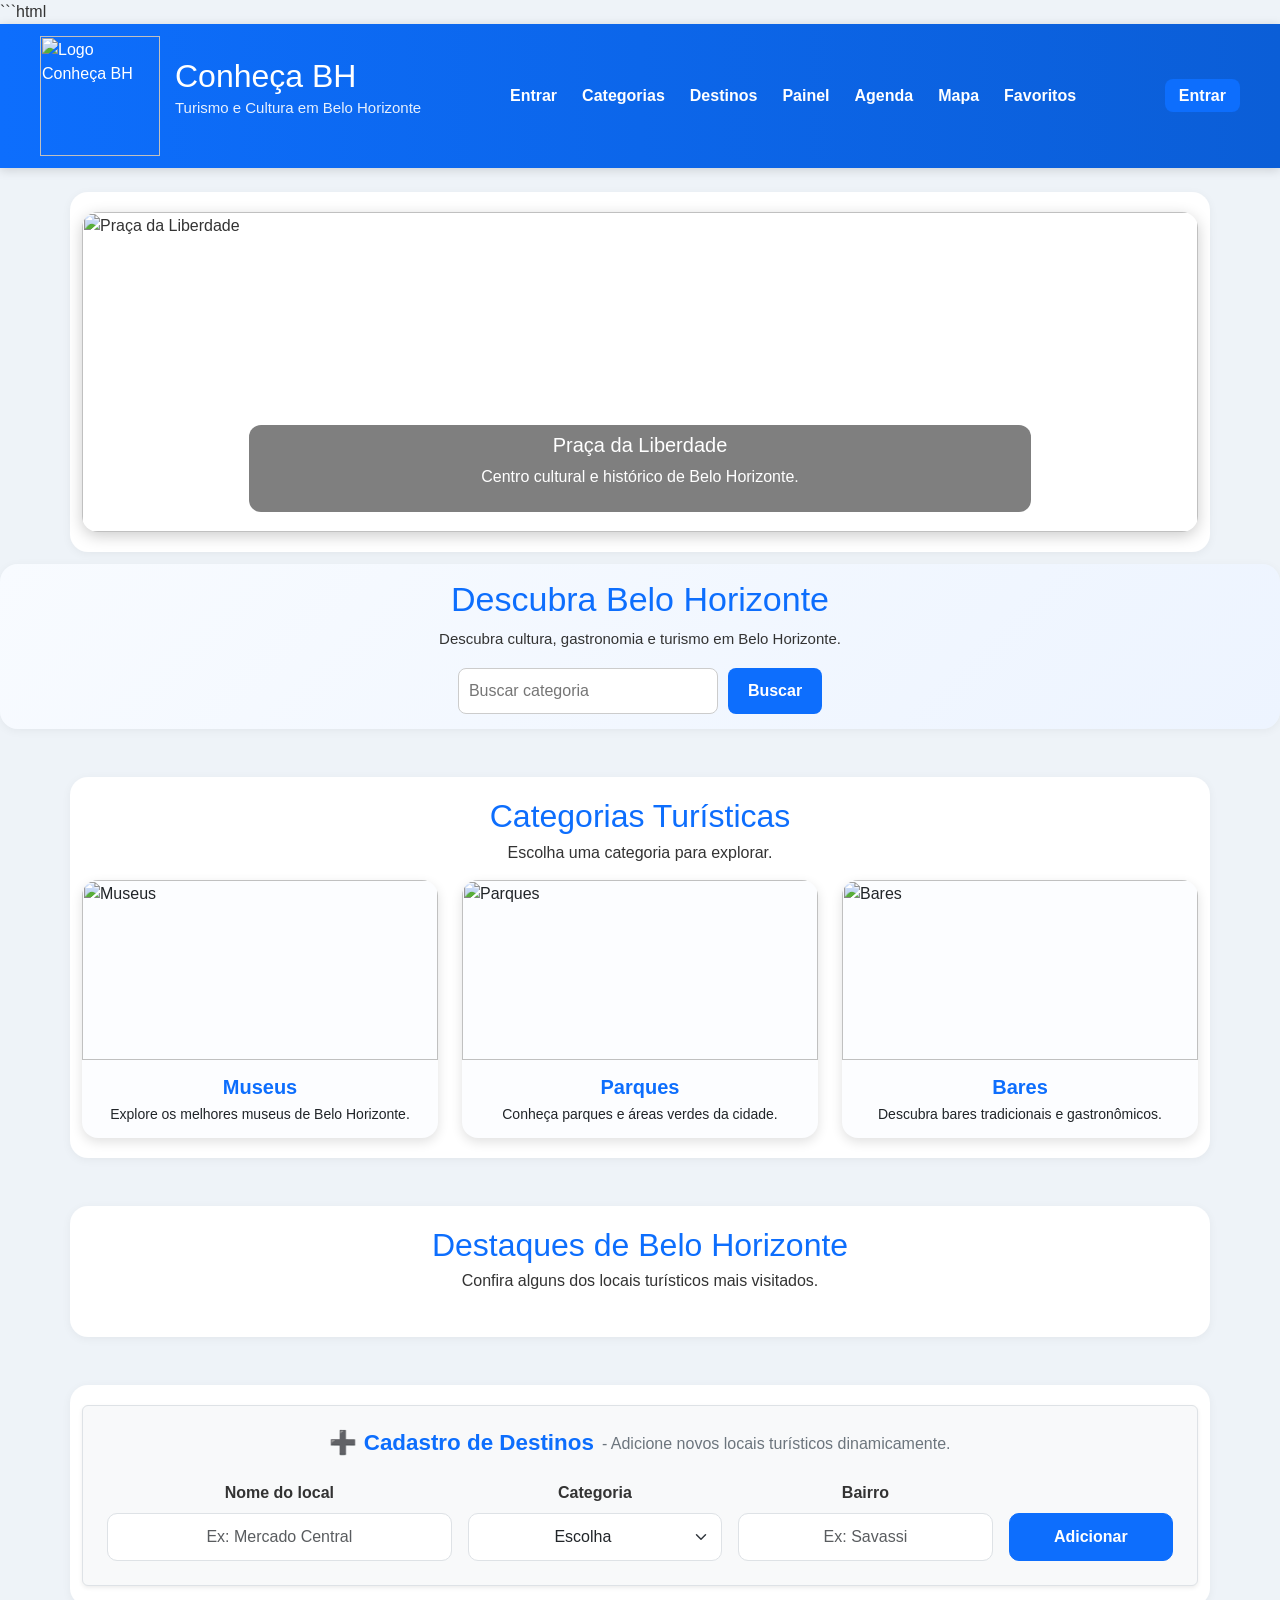
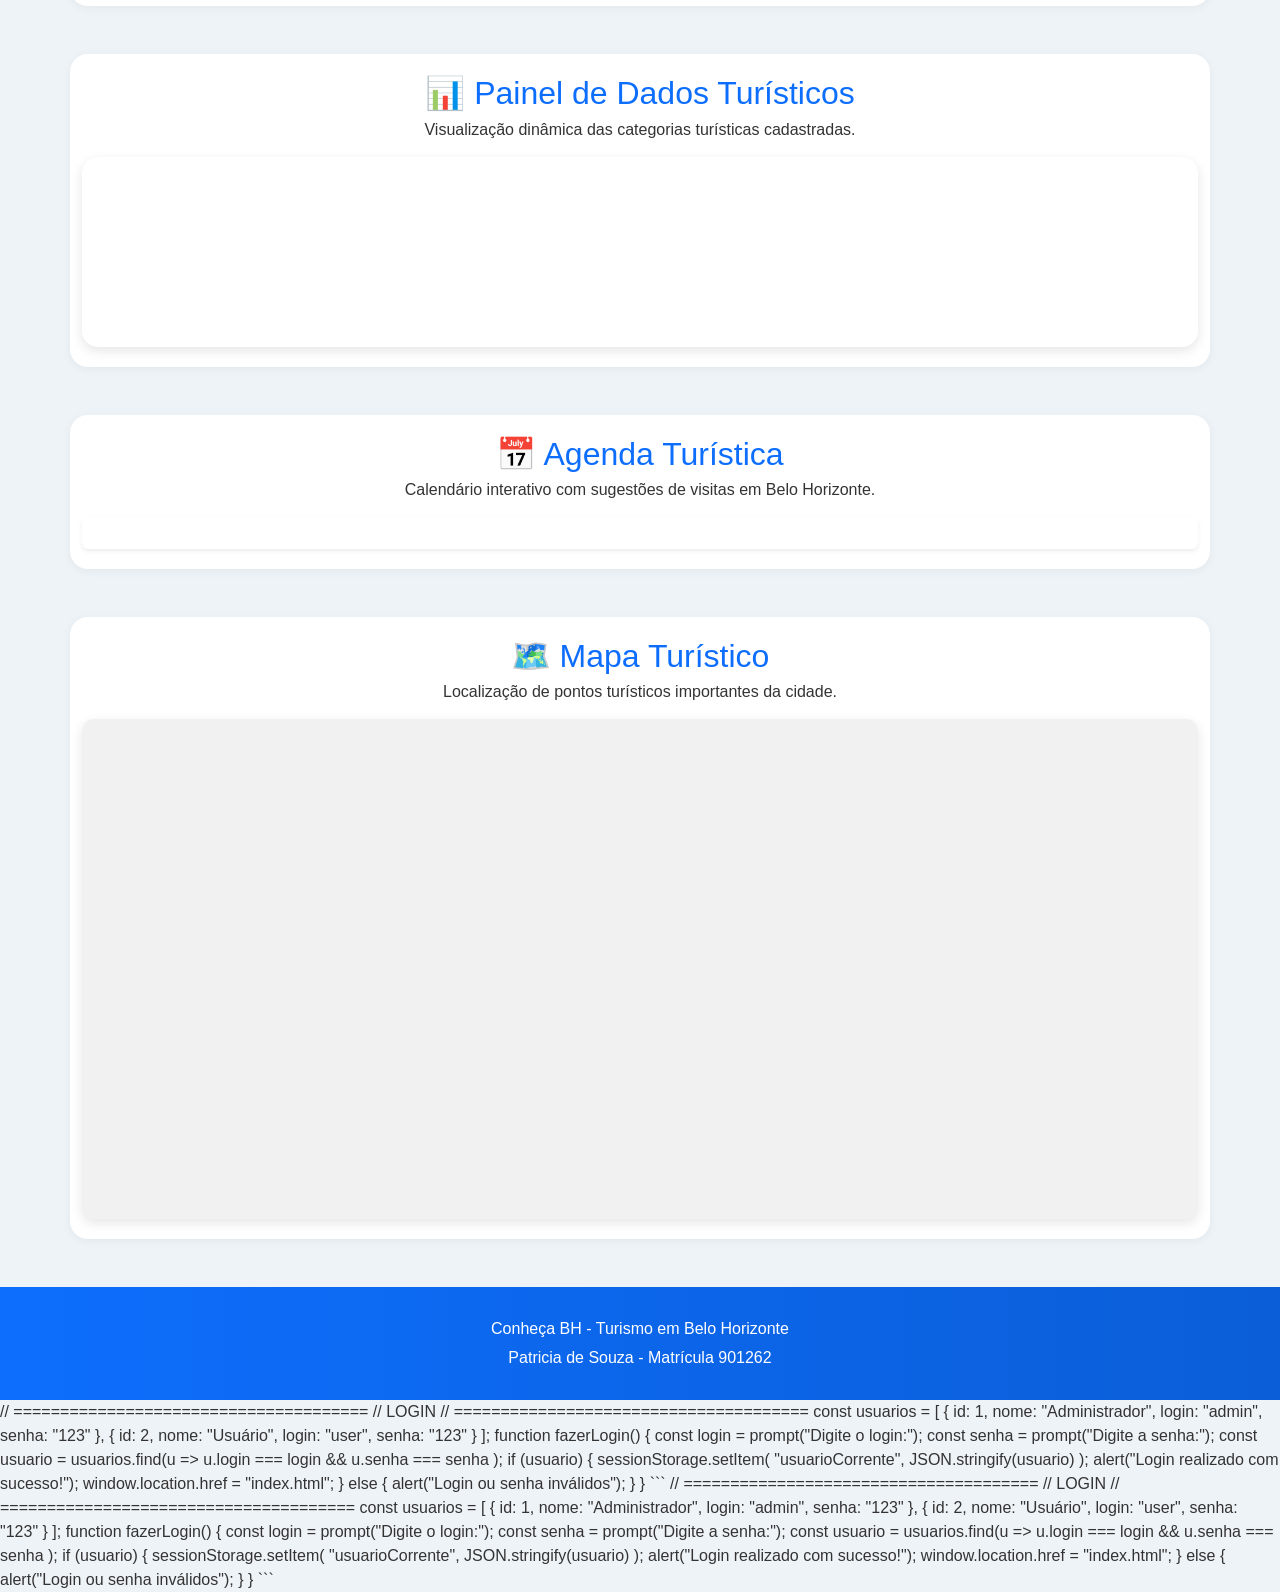
==== index.html @ 7f4f4d47 "1" ====
```html
<!DOCTYPE html>
<html lang="pt-br">

<head>

  <!-- Leaflet -->
  <link
    rel="stylesheet"
    href="https://unpkg.com/leaflet/dist/leaflet.css"
  >

  <meta charset="UTF-8">
  <meta name="viewport" content="width=device-width, initial-scale=1.0">

  <title>Conheça BH - Turismo em Belo Horizonte</title>

  <!-- Bootstrap -->
  <link
    href="https://cdn.jsdelivr.net/npm/bootstrap@5.3.3/dist/css/bootstrap.min.css"
    rel="stylesheet"
  >

  <!-- FullCalendar -->
  <link
    href="https://cdn.jsdelivr.net/npm/fullcalendar@6.1.11/main.min.css"
    rel="stylesheet"
  >

  <!-- CSS -->
  <link rel="stylesheet" href="css/style.css">

</head>

<body>

  <!-- =====================================
       TOPO
  ====================================== -->

  <header class="topo-site">

    <div class="logo-area">

      <img
        src="assets/imagem/logo.png"
        alt="Logo Conheça BH"
        class="logo-site"
      >

      <div>

        <h1>Conheça BH</h1>

        <p>Turismo e Cultura em Belo Horizonte</p>

      </div>

    </div>

    <nav class="menu-topo">

      <a href="#" id="linkLogin">Entrar</a>

      <a href="#categorias">
        Categorias
      </a>

      <a href="#destinos">
        Destinos
      </a>

      <a href="#painel">
        Painel
      </a>

      <a href="#agenda">
        Agenda
      </a>

      <a href="#mapaTuristico">
        Mapa
      </a>

      <!-- NOVO -->
      <a href="favoritos.html">
        Favoritos
      </a>

    </nav>

    <!-- =====================================
         LOGIN USUÁRIO
    ====================================== -->

    <div id="areaUsuario" class="area-usuario">

      <a href="#" id="linkLogin">
        Entrar
      </a>

    </div>

  </header>

  <!-- =====================================
       CARROSSEL
  ====================================== -->

  <section class="container mt-4">

    <div
      id="carouselBH"
      class="carousel slide"
      data-bs-ride="carousel"
    >

      <div class="carousel-inner">

        <!-- ITEM 1 -->

        <div class="carousel-item active">

          <img
            src="assets/imagem/destaque1.png"
            class="d-block w-100"
            alt="Praça da Liberdade"
          >

          <div class="carousel-caption">

            <h5>Praça da Liberdade</h5>

            <p>
              Centro cultural e histórico de Belo Horizonte.
            </p>

          </div>

        </div>

        <!-- ITEM 2 -->

        <div class="carousel-item">

          <img
            src="assets/imagem/destaque2.png"
            class="d-block w-100"
            alt="Parque das Mangabeiras"
          >

          <div class="carousel-caption">

            <h5>Parque das Mangabeiras</h5>

            <p>
              Vista panorâmica deslumbrante da cidade.
            </p>

          </div>

        </div>

        <!-- ITEM 3 -->

        <div class="carousel-item">

          <img
            src="assets/imagem/destaque3.png"
            class="d-block w-100"
            alt="Feira Hippie"
          >

          <div class="carousel-caption">

            <h5>Feira Hippie</h5>

            <p>
              Cultura e gastronomia aos domingos.
            </p>

          </div>

        </div>

      </div>

      <!-- BOTÕES -->

      <button
        class="carousel-control-prev"
        type="button"
        data-bs-target="#carouselBH"
        data-bs-slide="prev"
      >

        <span class="carousel-control-prev-icon"></span>

      </button>

      <button
        class="carousel-control-next"
        type="button"
        data-bs-target="#carouselBH"
        data-bs-slide="next"
      >

        <span class="carousel-control-next-icon"></span>

      </button>

    </div>

  </section>

  <!-- =====================================
       INTRODUÇÃO
  ====================================== -->

  <section class="introducao">

    <h2>Descubra Belo Horizonte</h2>

    <p>
      Descubra cultura, gastronomia e turismo em Belo Horizonte.
    </p>

    <!-- BUSCA -->

    <div class="busca">

      <input
        type="text"
        id="campoBusca"
        placeholder="Buscar categoria"
      >

      <button id="btnBuscar">
        Buscar
      </button>

    </div>

  </section>

  <!-- =====================================
       CATEGORIAS
  ====================================== -->

  <section id="categorias" class="container mt-5">

    <h2>Categorias Turísticas</h2>

    <p>
      Escolha uma categoria para explorar.
    </p>

    <div class="row row-cols-1 row-cols-md-3 g-4">

      <!-- MUSEUS -->

      <div class="col">

        <div
          class="card h-100 categoria-card"
          onclick="filtrarCategoria('museu')"
          style="cursor:pointer;"
        >

          <img
            src="assets/imagem/museus.png"
            class="card-img-top"
            alt="Museus"
          >

          <div class="card-body">

            <h5 class="card-title">
              Museus
            </h5>

            <p class="card-text">
              Explore os melhores museus de Belo Horizonte.
            </p>

          </div>

        </div>

      </div>

      <!-- PARQUES -->

      <div class="col">

        <div
          class="card h-100 categoria-card"
          onclick="filtrarCategoria('parque')"
          style="cursor:pointer;"
        >

          <img
            src="assets/imagem/parques.png"
            class="card-img-top"
            alt="Parques"
          >

          <div class="card-body">

            <h5 class="card-title">
              Parques
            </h5>

            <p class="card-text">
              Conheça parques e áreas verdes da cidade.
            </p>

          </div>

        </div>

      </div>

      <!-- BARES -->

      <div class="col">

        <div
          class="card h-100 categoria-card"
          onclick="filtrarCategoria('bar')"
          style="cursor:pointer;"
        >

          <img
            src="assets/imagem/bares.png"
            class="card-img-top"
            alt="Bares"
          >

          <div class="card-body">

            <h5 class="card-title">
              Bares
            </h5>

            <p class="card-text">
              Descubra bares tradicionais e gastronômicos.
            </p>

          </div>

        </div>

      </div>

    </div>

  </section>

  <!-- =====================================
       DESTINOS
  ====================================== -->

  <section id="destinos" class="container mt-5">

    <h2 class="text-center">
      Destaques de Belo Horizonte
    </h2>

    <p class="text-center">
      Confira alguns dos locais turísticos mais visitados.
    </p>

    <div
      id="destinosContainer"
      class="row mt-4"
    ></div>

  </section>

  <!-- =====================================
       FORMULÁRIO CRUD
  ====================================== -->

  <section class="container mt-5">

    <div class="crud-area p-4 shadow-sm rounded bg-light">

      <h2 class="titulo-cadastro mb-4">

        ➕ Cadastro de Destinos

        <span class="subtitulo-cadastro">
          - Adicione novos locais turísticos dinamicamente.
        </span>

      </h2>

      <div class="row g-3 align-items-end justify-content-center">

        <!-- NOME -->

        <div class="col-md-4">

          <label class="form-label fw-semibold">
            Nome do local
          </label>

          <input
            type="text"
            id="novoNome"
            class="form-control"
            placeholder="Ex: Mercado Central"
          >

        </div>

        <!-- CATEGORIA -->

        <div class="col-md-3">

          <label class="form-label fw-semibold">
            Categoria
          </label>

          <select
            id="novaCategoria"
            class="form-select"
          >

            <option value="">
              Escolha
            </option>

            <option value="museu">
              Museu
            </option>

            <option value="parque">
              Parque
            </option>

            <option value="bar">
              Bar
            </option>

          </select>

        </div>

        <!-- BAIRRO -->

        <div class="col-md-3">

          <label class="form-label fw-semibold">
            Bairro
          </label>

          <input
            type="text"
            id="novoBairro"
            class="form-control"
            placeholder="Ex: Savassi"
          >

        </div>

        <!-- BOTÃO -->

        <div class="col-md-2 d-grid">

          <button
            id="btnAdicionar"
            class="btn btn-primary"
          >

            Adicionar

          </button>

        </div>

      </div>

    </div>

  </section>

  <!-- =====================================
       PAINEL
  ====================================== -->

  <section id="painel" class="container mt-5">

    <h2>📊 Painel de Dados Turísticos</h2>

    <p>
      Visualização dinâmica das categorias turísticas cadastradas.
    </p>

    <div class="grafico-area">

      <canvas id="graficoCategorias"></canvas>

    </div>

  </section>

  <!-- =====================================
       CALENDÁRIO
  ====================================== -->

  <section id="agenda" class="container mt-5">

    <h2>📅 Agenda Turística</h2>

    <p>
      Calendário interativo com sugestões de visitas em Belo Horizonte.
    </p>

    <div
      id="calendarioBH"
      class="bg-white p-3 rounded shadow-sm"
    ></div>

  </section>

  <!-- =====================================
       MAPA
  ====================================== -->

  <section id="mapaTuristico" class="container mt-5">

    <h2>🗺️ Mapa Turístico</h2>

    <p>
      Localização de pontos turísticos importantes da cidade.
    </p>

    <div
      id="mapaBH"
      style="
        width: 100%;
        height: 500px;
        border-radius: 12px;
        background: #f1f1f1;
      "
    ></div>

  </section>

  <!-- =====================================
       RODAPÉ
  ====================================== -->

  <footer class="mt-5 text-center">

    <p>
      Conheça BH - Turismo em Belo Horizonte
    </p>

    <p>
      Patricia de Souza - Matrícula 901262
    </p>

  </footer>

  <!-- =====================================
       SCRIPTS
  ====================================== -->

  <!-- Bootstrap -->
  <script src="https://cdn.jsdelivr.net/npm/bootstrap@5.3.3/dist/js/bootstrap.bundle.min.js"></script>

  <!-- Chart.js -->
<script src="https://cdn.jsdelivr.net/npm/chart.js"></script>

<!-- FullCalendar -->
<script src="https://cdn.jsdelivr.net/npm/fullcalendar@6.1.11/index.global.min.js"></script>
<script src="https://cdn.jsdelivr.net/npm/fullcalendar@6.1.11/locales-all.global.min.js"></script>

<!-- LOGIN -->


<!-- Scripts principais -->
<script src="js/graficos.js"></script>
<script src="js/calendario.js"></script>

<!-- Leaflet -->
<script src="https://unpkg.com/leaflet/dist/leaflet.js"></script>

<!-- MAPA -->
<script src="js/mapa.js"></script>

</body>
// ======================================
// LOGIN
// ======================================

const usuarios = [
  { id: 1, nome: "Administrador", login: "admin", senha: "123" },
  { id: 2, nome: "Usuário", login: "user", senha: "123" }
];

function fazerLogin() {

  const login = prompt("Digite o login:");
  const senha = prompt("Digite a senha:");

  const usuario = usuarios.find(u =>
    u.login === login && u.senha === senha
  );

  if (usuario) {

    sessionStorage.setItem(
      "usuarioCorrente",
      JSON.stringify(usuario)
    );

    alert("Login realizado com sucesso!");

    window.location.href = "index.html";

  } else {
    alert("Login ou senha inválidos");
  }
}



</html>
```
 <!-- LOGIN -->
<script src="assets/js/login.js"></script>

<!-- Scripts principais -->
<script src="js/graficos.js"></script>
<script src="js/calendario.js"></script>

<!-- Leaflet -->
<script src="https://unpkg.com/leaflet/dist/leaflet.js"></script>

<!-- MAPA -->
<script src="js/mapa.js"></script>

</body>
// ======================================
// LOGIN
// ======================================

const usuarios = [
  { id: 1, nome: "Administrador", login: "admin", senha: "123" },
  { id: 2, nome: "Usuário", login: "user", senha: "123" }
];

function fazerLogin() {

  const login = prompt("Digite o login:");
  const senha = prompt("Digite a senha:");

  const usuario = usuarios.find(u =>
    u.login === login && u.senha === senha
  );

  if (usuario) {

    sessionStorage.setItem(
      "usuarioCorrente",
      JSON.stringify(usuario)
    );

    alert("Login realizado com sucesso!");

    window.location.href = "index.html";

  } else {
    alert("Login ou senha inválidos");
  }
}



</html>
```
    <!-- SCRIPTS -->
  <script src="https://cdn.jsdelivr.net/npm/bootstrap@5.3.3/dist/js/bootstrap.bundle.min.js"></script>
  <script src="https://cdn.jsdelivr.net/npm/chart.js"></script>

  <script src="https://cdn.jsdelivr.net/npm/fullcalendar@6.1.11/index.global.min.js"></script>
  <script src="https://cdn.jsdelivr.net/npm/fullcalendar@6.1.11/locales-all.global.min.js"></script>

  <!-- LOGIN JS (ÚNICO E CORRETO) -->
  <script src="modulos/login/login.js"></script>

  <!-- SCRIPTS PRINCIPAIS -->
  <script src="js/graficos.js"></script>
  <script src="js/calendario.js"></script>
  <script src="js/mapa.js"></script>
  <script src="js/script.js"></script>

  <!-- LOGIN CLICK (SÓ UMA VEZ) -->
  <script>
    document.addEventListener("DOMContentLoaded", function () {

      const linkLogin = document.getElementById("linkLogin");

      if (!linkLogin) return;

      linkLogin.addEventListener("click", function (e) {
        e.preventDefault();
        window.location.href = "modulos/login/index.html";
      });

    });
  </script>

</body>
</html>
---- css/style.css ----
/* ======================================
   RESET
====================================== */

*{
  margin:0;
  padding:0;
  box-sizing:border-box;
}

/* ======================================
   BODY
====================================== */

body{

  font-family: Arial, Helvetica, sans-serif;

  background:#eef3f8;

  color:#333;

}

/* ======================================
   TOPO
====================================== */

.topo-site{

  background: linear-gradient(90deg,#0d6efd,#0b5ed7);

  color:white;

  display:flex;

  justify-content:space-between;

  align-items:center;

  padding:12px 40px;

  box-shadow:0 2px 10px rgba(0,0,0,0.15);

}

.logo-area{

  display:flex;

  align-items:center;

  gap:15px;

}

.logo-site{

  width:120px;

  height:120px;

  object-fit:contain;

}

.logo-area h1{

  font-size:32px;

  margin-bottom:2px;

}

.logo-area p{

  font-size:15px;

  opacity:0.9;

}

/* ======================================
   MENU
====================================== */

.menu-topo{

  display:flex;

  gap:25px;

}

.menu-topo a{

  color:white;

  text-decoration:none;

  font-weight:bold;

  transition:0.3s;

}

.menu-topo a:hover{

  color:#ffd43b;

}

/* ======================================
   CARROSSEL
====================================== */

.carousel{

  border-radius:16px;

  overflow:hidden;

  box-shadow:0 4px 15px rgba(0,0,0,0.2);

}

.carousel img{

  height:320px;

  object-fit:cover;

}

.carousel-caption{

  background:rgba(0,0,0,0.5);

  border-radius:12px;

  padding:8px;

}

/* ======================================
   INTRODUÇÃO
====================================== */

.introducao{

  text-align:center;

  padding:15px;

  background: linear-gradient(
    135deg,
    #f8fbff,
    #edf4ff
  );

  border-radius:18px;

}

.introducao h2{

  font-size:34px;

  margin-bottom:8px;

  color:#0d6efd;

}

.introducao p{

  max-width:800px;

  margin:auto;

  margin-bottom:18px;

  line-height:1.5;

  font-size:15px;

}

/* ======================================
   BUSCA
====================================== */

.busca{

  display:flex;

  justify-content:center;

  gap:10px;

}

.busca input{

  width:260px;

  padding:10px;

  border:1px solid #ccc;

  border-radius:8px;

}

.busca button{

  padding:10px 20px;

  border:none;

  border-radius:8px;

  background:#0d6efd;

  color:white;

  font-weight:bold;

  cursor:pointer;

  transition:0.3s;

}

.busca button:hover{

  background:#0b5ed7;

}

/* ======================================
   SEÇÕES
====================================== */

section{

  margin-top:12px;

  margin-bottom:12px;

  background:white;

  border-radius:18px;

  padding:20px;

  box-shadow:0 2px 10px rgba(0,0,0,0.05);

}

section h2{

  text-align:center;

  margin-bottom:5px;

  color:#0d6efd;

}

section p{

  text-align:center;

  margin-bottom:15px;

}

/* ======================================
   CATEGORIAS
====================================== */

.categoria-card{

  background:#f8fbff;

  border:none;

  border-radius:14px;

  overflow:hidden;

  transition:0.3s;

  box-shadow:0 3px 10px rgba(0,0,0,0.1);

}

.categoria-card:hover{

  transform:translateY(-6px);

}

.categoria-card img{

  height:180px;

  object-fit:cover;

}

.categoria-card .card-body{

  display:flex;

  flex-direction:column;

  justify-content:center;

  align-items:center;

  padding:15px;

}

.categoria-card .card-title{

  font-size:20px;

  margin-bottom:6px;

  color:#0d6efd;

}

.categoria-card .card-text{

  font-size:14px;

  margin:0;

}

/* ======================================
   DESTINOS
====================================== */

#destinosContainer{

  justify-content:center;

}

/* ======================================
   CARDS DESTINOS
====================================== */

.card{

  background:#fcfdff;

  border:none;

  border-radius:16px;

  overflow:hidden;

  transition:0.3s;

  box-shadow:0 4px 12px rgba(0,0,0,0.12);

}

.card:hover{

  transform:translateY(-5px);

}

.card-img-top{

  height:220px;

  object-fit:cover;

}

.card-body{

  text-align:center;

  padding:18px;

}

.card-title{

  text-align:center;

  font-size:20px;

  font-weight:bold;

  color:#0d6efd;

  margin-bottom:8px;

}

.card-text{

  font-size:13px;

  line-height:1.3;

  margin-bottom:10px;

}

/* ======================================
   INFO LOCAL
====================================== */

.info-local{

  display:flex;

  flex-wrap:wrap;

  justify-content:center;

  gap:8px;

  margin-top:12px;

}

.info-local span{

  background:#eef3ff;

  padding:6px 10px;

  border-radius:8px;

  font-size:13px;

}

/* ======================================
   GRÁFICO
====================================== */

.grafico-area{

  background:white;

  border-radius:16px;

  padding:20px;

  box-shadow:0 4px 12px rgba(0,0,0,0.1);

}

#graficoCategorias{

  max-width:650px;

  margin:auto;

}

/* ======================================
   CALENDÁRIO
====================================== */

#calendarioBH {

  background:#fdfdfd;

  border-radius:16px;

  padding:20px;

  box-shadow:0 4px 12px rgba(0,0,0,0.1);

  max-width:1400px;

  margin:auto;

}

/* TÍTULO */

.fc-toolbar-title {

  font-size:24px !important;

  font-weight:bold;

  color:#0d6efd;

}

/* BOTÕES */

.fc-button {

  background-color:#0d6efd !important;

  border:none !important;

  border-radius:8px !important;

}

/* EVENTOS */

.fc-event {

  border:none !important;

  border-radius:6px !important;

  padding:2px !important;

  font-size:11px !important;

  font-weight:bold;

}

/* DIAS */

.fc-daygrid-day-number {

  color:#333 !important;

  text-decoration:none !important;

  font-size:13px;

}

/* CALENDÁRIO 3 MESES */

.fc .fc-multimonth {

  border:none !important;

}

.fc .fc-multimonth-month {

  min-width:380px;

  padding:10px;

}

/* ======================================
   MAPA
====================================== */

#mapaBH{

  width:100%;

  height:400px;

  border-radius:16px;

  overflow:hidden;

  box-shadow:0 4px 12px rgba(0,0,0,0.1);

}

/* ======================================
   RODAPÉ
====================================== */

footer{

  background:linear-gradient(90deg,#0d6efd,#0b5ed7);

  color:white;

  text-align:center;

  padding:25px;

  margin-top:40px;

}

footer p{

  margin:5px 0;

}

/* ======================================
   RESPONSIVO
====================================== */

@media(max-width:992px){

  .fc .fc-multimonth-month {

    min-width:100%;

  }

}

@media(max-width:768px){

  .topo-site{

    flex-direction:column;

    gap:15px;

    text-align:center;

  }

  .menu-topo{

    flex-wrap:wrap;

    justify-content:center;

  }

  .busca{

    flex-direction:column;

    align-items:center;

  }

  .busca input{

    width:100%;

    max-width:300px;

  }

  .logo-site{

    width:90px;

    height:90px;

  }

  .carousel img{

    height:250px;

  }

}
/* ======================================
   CRUD
====================================== */

.crud-area{

  background:white;

  padding:25px;

  border-radius:16px;

  box-shadow:0 4px 12px rgba(0,0,0,0.08);

}

.crud-area h2{

  color:#0d6efd;

  margin-bottom:10px;

}

.crud-area p{

  margin-bottom:20px;

  color:#666;

}

.crud-area input,
.crud-area select{

  height:48px;

  border-radius:10px;

}

.crud-area button{

  height:48px;

  border-radius:10px;

  font-weight:bold;

}
/* ======================================
   TÍTULO DO CADASTRO
====================================== */

.titulo-cadastro {

  font-size: 1.5rem;

  font-weight: 700;

  margin-bottom: 20px;

  color: #2c3e50;

}

.titulo-cadastro span {

  font-size: 1rem;

  font-weight: 400;

  color: #6c757d;

}
/* ======================================
   CRUD
====================================== */

.titulo-cadastro {

  font-size: 1.4rem;

  font-weight: bold;

  display: flex;

  align-items: center;

  justify-content: center;

  gap: 8px;

  flex-wrap: wrap;

  text-align: center;

}

.subtitulo-cadastro {

  font-size: 0.95rem;

  color: #6c757d;

  font-weight: normal;

}

.crud-area {

  border: 1px solid #dee2e6;

}
.crud-area {

  text-align: center;

}

.crud-area .row {

  justify-content: center;

}

.crud-area input,
.crud-area select,
.crud-area button {

  text-align: center;

}
```css id="9f7o2a"
/* ======================================
   ÁREA DO USUÁRIO
====================================== */

.area-usuario {

  display: flex;
  align-items: center;
  gap: 10px;

}

.area-usuario a {

  text-decoration: none;
  color: white;
  font-weight: bold;
  background-color: #0d6efd;
  padding: 8px 14px;
  border-radius: 8px;
  transition: 0.3s;

}

.area-usuario a:hover {

  background-color: #084298;
  color: white;

}

.area-usuario span {

  font-weight: bold;
  color: #333;

}
```
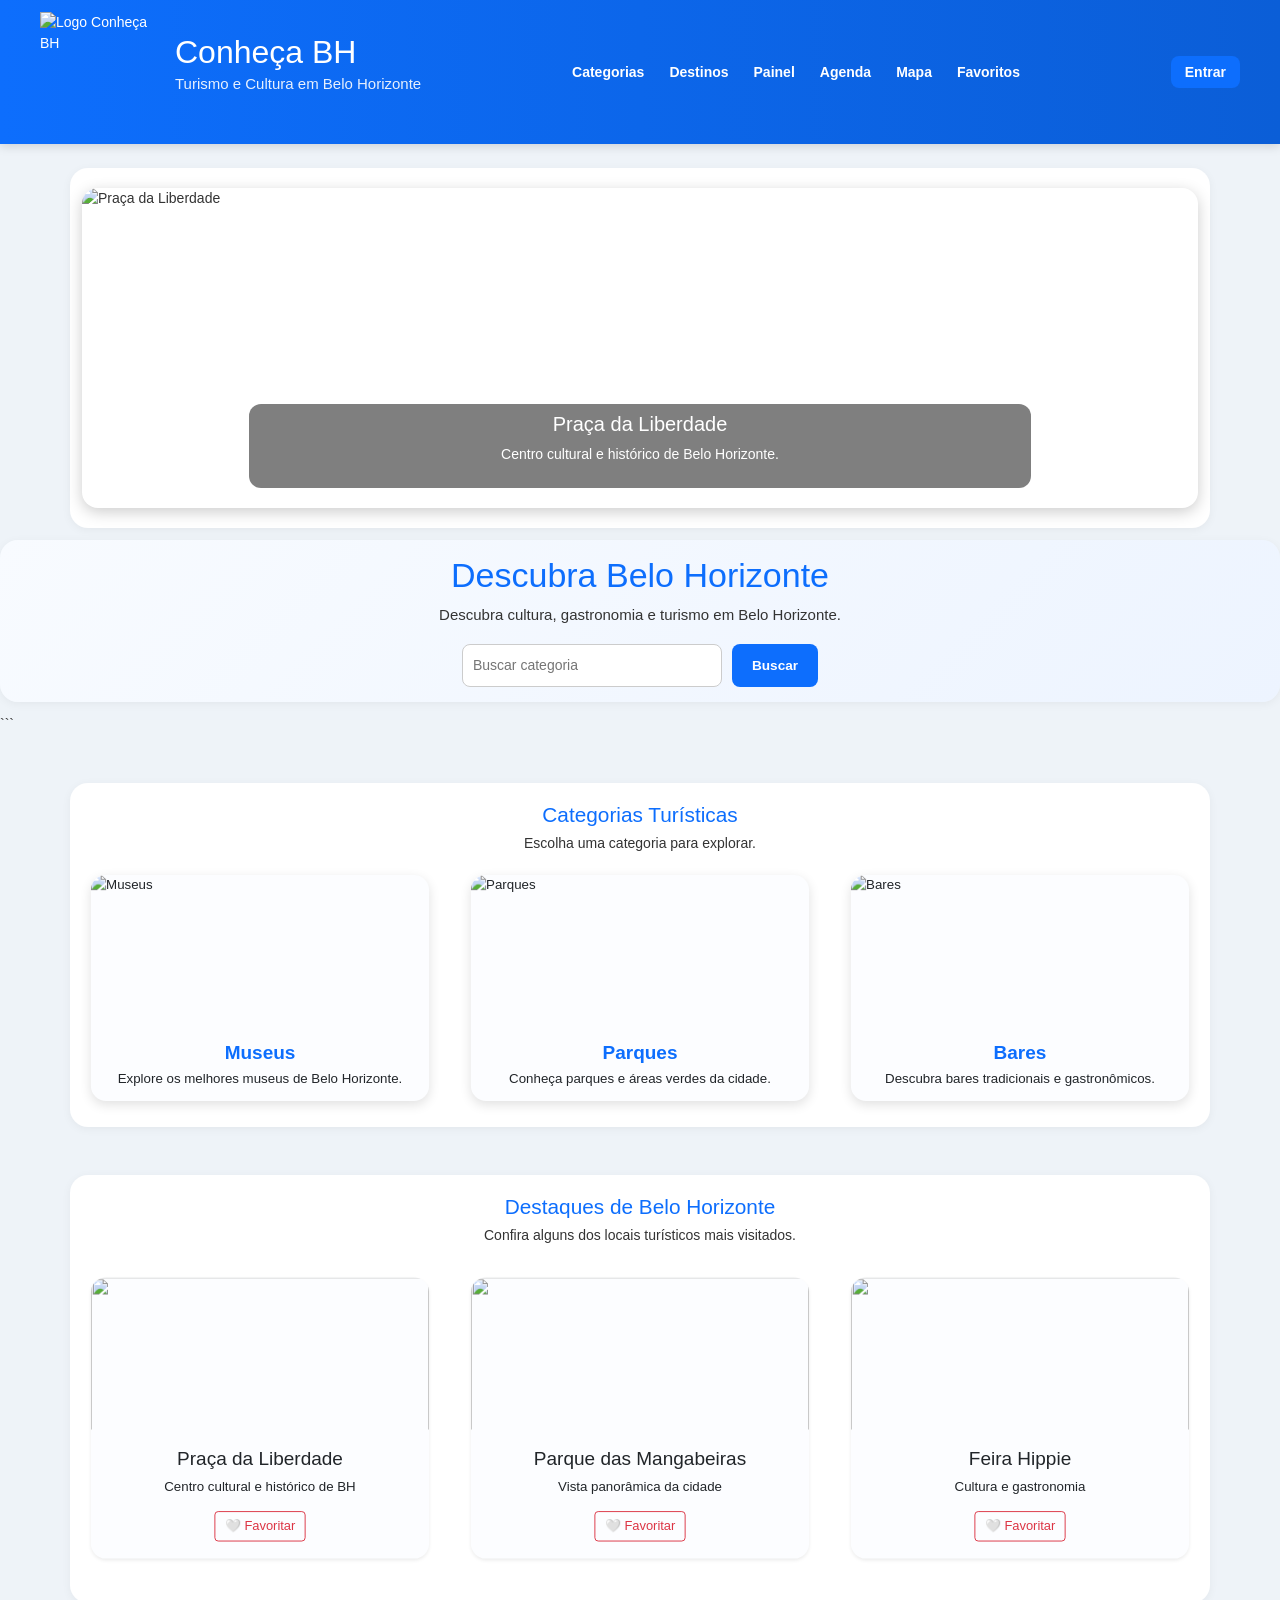
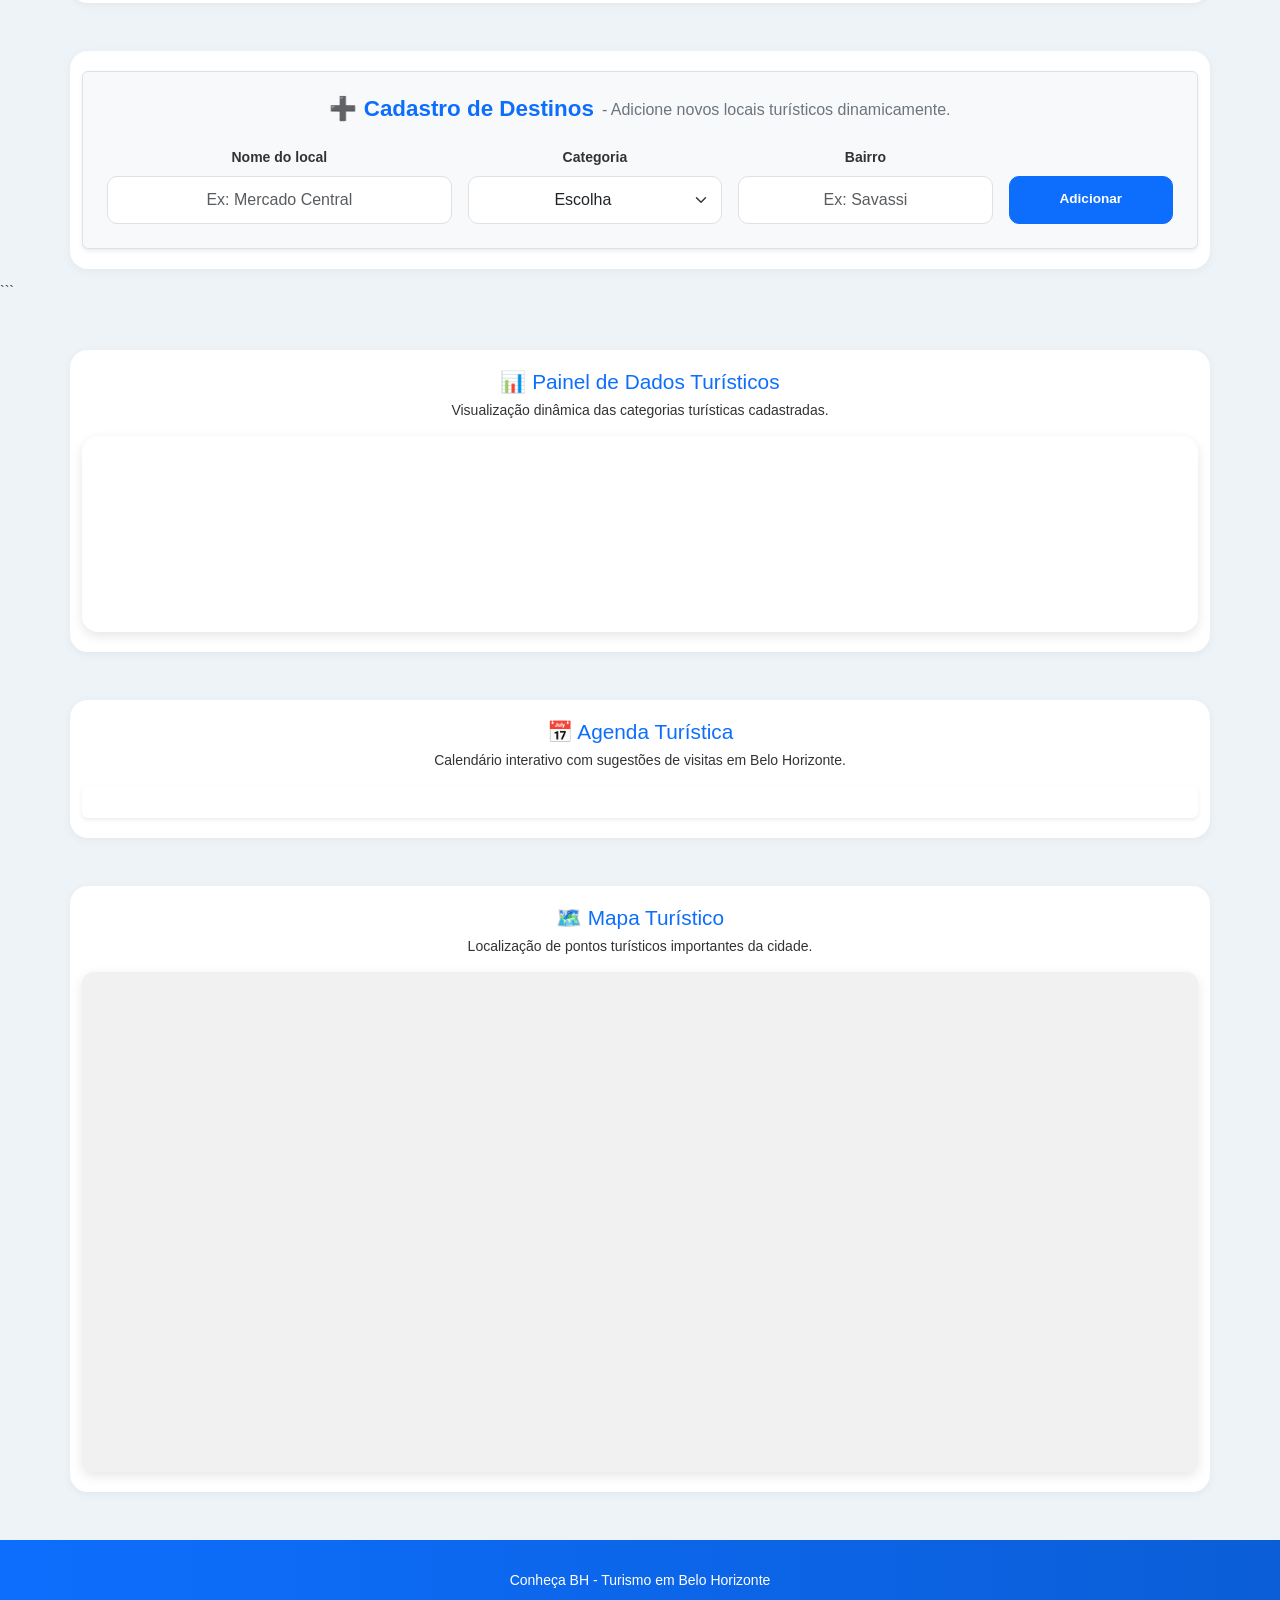
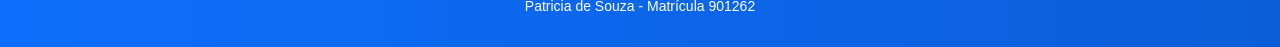
==== commit 1e9b5008: "Atividade Prática - Login + Personalização - matrícula: 901262" ====
--- a/index.html
+++ b/index.html
@@ -1,8 +1,12 @@
-```html
+
 <!DOCTYPE html>
 <html lang="pt-br">
 
 <head>
+  <meta charset="UTF-8">
+  <meta name="viewport" content="width=device-width, initial-scale=1.0">
+
+  <title>Conheça BH - Turismo em Belo Horizonte</title>
 
   <!-- Leaflet -->
   <link
@@ -10,11 +14,6 @@
     href="https://unpkg.com/leaflet/dist/leaflet.css"
   >
 
-  <meta charset="UTF-8">
-  <meta name="viewport" content="width=device-width, initial-scale=1.0">
-
-  <title>Conheça BH - Turismo em Belo Horizonte</title>
-
   <!-- Bootstrap -->
   <link
     href="https://cdn.jsdelivr.net/npm/bootstrap@5.3.3/dist/css/bootstrap.min.css"
@@ -58,9 +57,9 @@
 
     </div>
 
+    <!-- MENU -->
+
     <nav class="menu-topo">
-
-      <a href="#" id="linkLogin">Entrar</a>
 
       <a href="#categorias">
         Categorias
@@ -82,22 +81,16 @@
         Mapa
       </a>
 
-      <!-- NOVO -->
       <a href="favoritos.html">
         Favoritos
       </a>
 
     </nav>
 
-    <!-- =====================================
-         LOGIN USUÁRIO
-    ====================================== -->
-
-    <div id="areaUsuario" class="area-usuario">
-
-      <a href="#" id="linkLogin">
-        Entrar
-      </a>
+  <!-- ÁREA DO USUÁRIO -->
+
+<div id="areaUsuario" class="area-usuario">
+
 
     </div>
 
@@ -184,8 +177,6 @@
         </div>
 
       </div>
-
-      <!-- BOTÕES -->
 
       <button
         class="carousel-control-prev"
@@ -225,8 +216,6 @@
       Descubra cultura, gastronomia e turismo em Belo Horizonte.
     </p>
 
-    <!-- BUSCA -->
-
     <div class="busca">
 
       <input
@@ -242,112 +231,114 @@
     </div>
 
   </section>
-
-  <!-- =====================================
-       CATEGORIAS
-  ====================================== -->
-
-  <section id="categorias" class="container mt-5">
-
-    <h2>Categorias Turísticas</h2>
-
-    <p>
-      Escolha uma categoria para explorar.
-    </p>
-
-    <div class="row row-cols-1 row-cols-md-3 g-4">
-
-      <!-- MUSEUS -->
-
-      <div class="col">
-
-        <div
-          class="card h-100 categoria-card"
-          onclick="filtrarCategoria('museu')"
-          style="cursor:pointer;"
+```
+
+
+<!-- =====================================
+     CATEGORIAS
+====================================== -->
+
+<section id="categorias" class="container mt-5">
+
+  <h2 class="text-center">
+    Categorias Turísticas
+  </h2>
+
+  <p class="text-center">
+    Escolha uma categoria para explorar.
+  </p>
+
+  <div class="row row-cols-1 row-cols-md-3 g-4">
+
+    <!-- MUSEUS -->
+
+    <div class="col">
+
+      <div
+        class="card h-100 categoria-card"
+        onclick="filtrarCategoria('museu')"
+        style="cursor:pointer;"
+      >
+
+        <img
+          src="assets/imagem/museus.png"
+          class="card-img-top"
+          alt="Museus"
         >
 
-          <img
-            src="assets/imagem/museus.png"
-            class="card-img-top"
-            alt="Museus"
-          >
-
-          <div class="card-body">
-
-            <h5 class="card-title">
-              Museus
-            </h5>
-
-            <p class="card-text">
-              Explore os melhores museus de Belo Horizonte.
-            </p>
-
-          </div>
+        <div class="card-body">
+
+          <h5 class="card-title">
+            Museus
+          </h5>
+
+          <p class="card-text">
+            Explore os melhores museus de Belo Horizonte.
+          </p>
 
         </div>
 
       </div>
 
-      <!-- PARQUES -->
-
-      <div class="col">
-
-        <div
-          class="card h-100 categoria-card"
-          onclick="filtrarCategoria('parque')"
-          style="cursor:pointer;"
+    </div>
+
+    <!-- PARQUES -->
+
+    <div class="col">
+
+      <div
+        class="card h-100 categoria-card"
+        onclick="filtrarCategoria('parque')"
+        style="cursor:pointer;"
+      >
+
+        <img
+          src="assets/imagem/parques.png"
+          class="card-img-top"
+          alt="Parques"
         >
 
-          <img
-            src="assets/imagem/parques.png"
-            class="card-img-top"
-            alt="Parques"
-          >
-
-          <div class="card-body">
-
-            <h5 class="card-title">
-              Parques
-            </h5>
-
-            <p class="card-text">
-              Conheça parques e áreas verdes da cidade.
-            </p>
-
-          </div>
+        <div class="card-body">
+
+          <h5 class="card-title">
+            Parques
+          </h5>
+
+          <p class="card-text">
+            Conheça parques e áreas verdes da cidade.
+          </p>
 
         </div>
 
       </div>
 
-      <!-- BARES -->
-
-      <div class="col">
-
-        <div
-          class="card h-100 categoria-card"
-          onclick="filtrarCategoria('bar')"
-          style="cursor:pointer;"
+    </div>
+
+    <!-- BARES -->
+
+    <div class="col">
+
+      <div
+        class="card h-100 categoria-card"
+        onclick="filtrarCategoria('bar')"
+        style="cursor:pointer;"
+      >
+
+        <img
+          src="assets/imagem/bares.png"
+          class="card-img-top"
+          alt="Bares"
         >
 
-          <img
-            src="assets/imagem/bares.png"
-            class="card-img-top"
-            alt="Bares"
-          >
-
-          <div class="card-body">
-
-            <h5 class="card-title">
-              Bares
-            </h5>
-
-            <p class="card-text">
-              Descubra bares tradicionais e gastronômicos.
-            </p>
-
-          </div>
+        <div class="card-body">
+
+          <h5 class="card-title">
+            Bares
+          </h5>
+
+          <p class="card-text">
+            Descubra bares tradicionais e gastronômicos.
+          </p>
 
         </div>
 
@@ -355,365 +346,257 @@
 
     </div>
 
-  </section>
-
-  <!-- =====================================
-       DESTINOS
-  ====================================== -->
-
-  <section id="destinos" class="container mt-5">
-
-    <h2 class="text-center">
-      Destaques de Belo Horizonte
+  </div>
+
+</section>
+
+<!-- =====================================
+     DESTINOS
+====================================== -->
+
+<section id="destinos" class="container mt-5">
+
+  <h2 class="text-center">
+    Destaques de Belo Horizonte
+  </h2>
+
+  <p class="text-center">
+    Confira alguns dos locais turísticos mais visitados.
+  </p>
+
+  <div
+    id="destinosContainer"
+    class="row mt-4"
+  ></div>
+
+</section>
+
+<!-- =====================================
+     FORMULÁRIO CRUD
+====================================== -->
+
+<section id="cadastro" class="container mt-5">
+
+  <div class="crud-area p-4 shadow-sm rounded bg-light">
+
+    <h2 class="titulo-cadastro mb-4">
+
+      ➕ Cadastro de Destinos
+
+      <span class="subtitulo-cadastro">
+        - Adicione novos locais turísticos dinamicamente.
+      </span>
+
     </h2>
 
-    <p class="text-center">
-      Confira alguns dos locais turísticos mais visitados.
-    </p>
-
-    <div
-      id="destinosContainer"
-      class="row mt-4"
-    ></div>
-
-  </section>
-
-  <!-- =====================================
-       FORMULÁRIO CRUD
-  ====================================== -->
-
-  <section class="container mt-5">
-
-    <div class="crud-area p-4 shadow-sm rounded bg-light">
-
-      <h2 class="titulo-cadastro mb-4">
-
-        ➕ Cadastro de Destinos
-
-        <span class="subtitulo-cadastro">
-          - Adicione novos locais turísticos dinamicamente.
-        </span>
-
-      </h2>
-
-      <div class="row g-3 align-items-end justify-content-center">
-
-        <!-- NOME -->
-
-        <div class="col-md-4">
-
-          <label class="form-label fw-semibold">
-            Nome do local
-          </label>
-
-          <input
-            type="text"
-            id="novoNome"
-            class="form-control"
-            placeholder="Ex: Mercado Central"
-          >
-
-        </div>
-
-        <!-- CATEGORIA -->
-
-        <div class="col-md-3">
-
-          <label class="form-label fw-semibold">
-            Categoria
-          </label>
-
-          <select
-            id="novaCategoria"
-            class="form-select"
-          >
-
-            <option value="">
-              Escolha
-            </option>
-
-            <option value="museu">
-              Museu
-            </option>
-
-            <option value="parque">
-              Parque
-            </option>
-
-            <option value="bar">
-              Bar
-            </option>
-
-          </select>
-
-        </div>
-
-        <!-- BAIRRO -->
-
-        <div class="col-md-3">
-
-          <label class="form-label fw-semibold">
-            Bairro
-          </label>
-
-          <input
-            type="text"
-            id="novoBairro"
-            class="form-control"
-            placeholder="Ex: Savassi"
-          >
-
-        </div>
-
-        <!-- BOTÃO -->
-
-        <div class="col-md-2 d-grid">
-
-          <button
-            id="btnAdicionar"
-            class="btn btn-primary"
-          >
-
-            Adicionar
-
-          </button>
-
-        </div>
-
-      </div>
-
-    </div>
-
-  </section>
-
-  <!-- =====================================
-       PAINEL
-  ====================================== -->
-
-  <section id="painel" class="container mt-5">
-
-    <h2>📊 Painel de Dados Turísticos</h2>
-
-    <p>
-      Visualização dinâmica das categorias turísticas cadastradas.
-    </p>
-
-    <div class="grafico-area">
-
-      <canvas id="graficoCategorias"></canvas>
-
-    </div>
-
-  </section>
-
-  <!-- =====================================
-       CALENDÁRIO
-  ====================================== -->
-
-  <section id="agenda" class="container mt-5">
-
-    <h2>📅 Agenda Turística</h2>
-
-    <p>
-      Calendário interativo com sugestões de visitas em Belo Horizonte.
-    </p>
-
-    <div
-      id="calendarioBH"
-      class="bg-white p-3 rounded shadow-sm"
-    ></div>
-
-  </section>
-
-  <!-- =====================================
-       MAPA
-  ====================================== -->
-
-  <section id="mapaTuristico" class="container mt-5">
-
-    <h2>🗺️ Mapa Turístico</h2>
-
-    <p>
-      Localização de pontos turísticos importantes da cidade.
-    </p>
-
-    <div
-      id="mapaBH"
-      style="
-        width: 100%;
-        height: 500px;
-        border-radius: 12px;
-        background: #f1f1f1;
-      "
-    ></div>
-
-  </section>
-
-  <!-- =====================================
-       RODAPÉ
-  ====================================== -->
-
-  <footer class="mt-5 text-center">
-
-    <p>
-      Conheça BH - Turismo em Belo Horizonte
-    </p>
-
-    <p>
-      Patricia de Souza - Matrícula 901262
-    </p>
-
-  </footer>
-
-  <!-- =====================================
-       SCRIPTS
-  ====================================== -->
-
-  <!-- Bootstrap -->
-  <script src="https://cdn.jsdelivr.net/npm/bootstrap@5.3.3/dist/js/bootstrap.bundle.min.js"></script>
-
-  <!-- Chart.js -->
+    <div class="row g-3 align-items-end justify-content-center">
+
+      <!-- NOME -->
+
+      <div class="col-md-4">
+
+        <label class="form-label fw-semibold">
+          Nome do local
+        </label>
+
+        <input
+          type="text"
+          id="novoNome"
+          class="form-control"
+          placeholder="Ex: Mercado Central"
+        >
+
+      </div>
+
+      <!-- CATEGORIA -->
+
+      <div class="col-md-3">
+
+        <label class="form-label fw-semibold">
+          Categoria
+        </label>
+
+        <select
+          id="novaCategoria"
+          class="form-select"
+        >
+
+          <option value="">
+            Escolha
+          </option>
+
+          <option value="museu">
+            Museu
+          </option>
+
+          <option value="parque">
+            Parque
+          </option>
+
+          <option value="bar">
+            Bar
+          </option>
+
+        </select>
+
+      </div>
+
+      <!-- BAIRRO -->
+
+      <div class="col-md-3">
+
+        <label class="form-label fw-semibold">
+          Bairro
+        </label>
+
+        <input
+          type="text"
+          id="novoBairro"
+          class="form-control"
+          placeholder="Ex: Savassi"
+        >
+
+      </div>
+
+      <!-- BOTÃO -->
+
+      <div class="col-md-2 d-grid">
+
+        <button
+          type="button"
+          id="btnAdicionar"
+          class="btn btn-primary"
+        >
+
+          Adicionar
+
+        </button>
+
+      </div>
+
+    </div>
+
+  </div>
+
+</section>
+```
+
+
+<!-- =====================================
+     PAINEL
+====================================== -->
+
+<section id="painel" class="container mt-5">
+
+  <h2 class="text-center">
+    📊 Painel de Dados Turísticos
+  </h2>
+
+  <p class="text-center">
+    Visualização dinâmica das categorias turísticas cadastradas.
+  </p>
+
+  <div class="grafico-area">
+
+    <canvas id="graficoCategorias"></canvas>
+
+  </div>
+
+</section>
+
+<!-- =====================================
+     CALENDÁRIO
+====================================== -->
+
+<section id="agenda" class="container mt-5">
+
+  <h2 class="text-center">
+    📅 Agenda Turística
+  </h2>
+
+  <p class="text-center">
+    Calendário interativo com sugestões de visitas em Belo Horizonte.
+  </p>
+
+  <div
+    id="calendarioBH"
+    class="bg-white p-3 rounded shadow-sm"
+  ></div>
+
+</section>
+
+<!-- =====================================
+     MAPA
+====================================== -->
+
+<section id="mapaTuristico" class="container mt-5">
+
+  <h2 class="text-center">
+    🗺️ Mapa Turístico
+  </h2>
+
+  <p class="text-center">
+    Localização de pontos turísticos importantes da cidade.
+  </p>
+
+  <div
+    id="mapaBH"
+    style="
+      width: 100%;
+      height: 500px;
+      border-radius: 12px;
+      background: #f1f1f1;
+    "
+  ></div>
+
+</section>
+
+<!-- =====================================
+     RODAPÉ
+====================================== -->
+
+<footer class="mt-5 text-center">
+
+  <p>
+    Conheça BH - Turismo em Belo Horizonte
+  </p>
+
+  <p>
+    Patricia de Souza - Matrícula 901262
+  </p>
+
+</footer>
+
+<!-- =====================================
+     SCRIPTS
+====================================== -->
+
+<!-- Bootstrap -->
+<script src="https://cdn.jsdelivr.net/npm/bootstrap@5.3.3/dist/js/bootstrap.bundle.min.js"></script>
+
+<!-- Chart.js -->
 <script src="https://cdn.jsdelivr.net/npm/chart.js"></script>
 
 <!-- FullCalendar -->
 <script src="https://cdn.jsdelivr.net/npm/fullcalendar@6.1.11/index.global.min.js"></script>
+
+<!-- Locale PT-BR -->
 <script src="https://cdn.jsdelivr.net/npm/fullcalendar@6.1.11/locales-all.global.min.js"></script>
-
-<!-- LOGIN -->
-
-
-<!-- Scripts principais -->
-<script src="js/graficos.js"></script>
-<script src="js/calendario.js"></script>
 
 <!-- Leaflet -->
 <script src="https://unpkg.com/leaflet/dist/leaflet.js"></script>
 
+<!-- SCRIPT PRINCIPAL -->
+<script src="js/script.js"></script>
+
+<!-- LOGIN -->
+<script src="js/login.js"></script>
+
+<!-- GRÁFICOS -->
+<script src="js/graficos.js"></script>
+
+<!-- CALENDÁRIO -->
+<script src="js/calendario.js"></script>
+
 <!-- MAPA -->
 <script src="js/mapa.js"></script>
-
-</body>
-// ======================================
-// LOGIN
-// ======================================
-
-const usuarios = [
-  { id: 1, nome: "Administrador", login: "admin", senha: "123" },
-  { id: 2, nome: "Usuário", login: "user", senha: "123" }
-];
-
-function fazerLogin() {
-
-  const login = prompt("Digite o login:");
-  const senha = prompt("Digite a senha:");
-
-  const usuario = usuarios.find(u =>
-    u.login === login && u.senha === senha
-  );
-
-  if (usuario) {
-
-    sessionStorage.setItem(
-      "usuarioCorrente",
-      JSON.stringify(usuario)
-    );
-
-    alert("Login realizado com sucesso!");
-
-    window.location.href = "index.html";
-
-  } else {
-    alert("Login ou senha inválidos");
-  }
-}
-
-
-
-</html>
-```
- <!-- LOGIN -->
-<script src="assets/js/login.js"></script>
-
-<!-- Scripts principais -->
-<script src="js/graficos.js"></script>
-<script src="js/calendario.js"></script>
-
-<!-- Leaflet -->
-<script src="https://unpkg.com/leaflet/dist/leaflet.js"></script>
-
-<!-- MAPA -->
-<script src="js/mapa.js"></script>
-
-</body>
-// ======================================
-// LOGIN
-// ======================================
-
-const usuarios = [
-  { id: 1, nome: "Administrador", login: "admin", senha: "123" },
-  { id: 2, nome: "Usuário", login: "user", senha: "123" }
-];
-
-function fazerLogin() {
-
-  const login = prompt("Digite o login:");
-  const senha = prompt("Digite a senha:");
-
-  const usuario = usuarios.find(u =>
-    u.login === login && u.senha === senha
-  );
-
-  if (usuario) {
-
-    sessionStorage.setItem(
-      "usuarioCorrente",
-      JSON.stringify(usuario)
-    );
-
-    alert("Login realizado com sucesso!");
-
-    window.location.href = "index.html";
-
-  } else {
-    alert("Login ou senha inválidos");
-  }
-}
-
-
-
-</html>
-```
-    <!-- SCRIPTS -->
-  <script src="https://cdn.jsdelivr.net/npm/bootstrap@5.3.3/dist/js/bootstrap.bundle.min.js"></script>
-  <script src="https://cdn.jsdelivr.net/npm/chart.js"></script>
-
-  <script src="https://cdn.jsdelivr.net/npm/fullcalendar@6.1.11/index.global.min.js"></script>
-  <script src="https://cdn.jsdelivr.net/npm/fullcalendar@6.1.11/locales-all.global.min.js"></script>
-
-  <!-- LOGIN JS (ÚNICO E CORRETO) -->
-  <script src="modulos/login/login.js"></script>
-
-  <!-- SCRIPTS PRINCIPAIS -->
-  <script src="js/graficos.js"></script>
-  <script src="js/calendario.js"></script>
-  <script src="js/mapa.js"></script>
-  <script src="js/script.js"></script>
-
-  <!-- LOGIN CLICK (SÓ UMA VEZ) -->
-  <script>
-    document.addEventListener("DOMContentLoaded", function () {
-
-      const linkLogin = document.getElementById("linkLogin");
-
-      if (!linkLogin) return;
-
-      linkLogin.addEventListener("click", function (e) {
-        e.preventDefault();
-        window.location.href = "modulos/login/index.html";
-      });
-
-    });
-  </script>
-
-</body>
-</html>
--- a/css/style.css
+++ b/css/style.css
@@ -839,3 +839,71 @@
 
 }
 ```
+/* ==============================
+   ESCALA GERAL DO SITE
+   ============================== */
+body {
+  font-size: 14px;
+  transform: scale(0.95);
+  transform-origin: top center;
+}
+
+/* =========================
+   SEPARAR OS MESES DO CALENDÁRIO
+========================= */
+
+.fc {
+  font-size: 0.85rem;
+}
+
+/* cada “bloco” do calendário */
+.fc .fc-view-harness {
+  border: 2px solid #ddd;
+  border-radius: 12px;
+  padding: 10px;
+  margin-bottom: 20px;
+  background: #fff;
+  box-shadow: 0 2px 6px rgba(0,0,0,0.05);
+}
+
+/* cabeçalho do mês */
+.fc .fc-toolbar-title {
+  font-size: 1rem;
+}
+
+/* =========================
+   DEIXAR O SITE MAIS COMPACTO
+========================= */
+
+body {
+  font-size: 14px; /* padrão é 16px */
+}
+
+h1 {
+  font-size: 1.6rem;
+}
+
+h2 {
+  font-size: 1.3rem;
+}
+
+h3, h4 {
+  font-size: 1.1rem;
+}
+
+/* cartões menores */
+.card {
+  transform: scale(0.95);
+}
+
+/* imagens menores */
+.card-img-top {
+  max-height: 160px;
+  object-fit: cover;
+}
+
+/* botões menores */
+button, .btn {
+  font-size: 0.85rem;
+  padding: 5px 10px;
+}
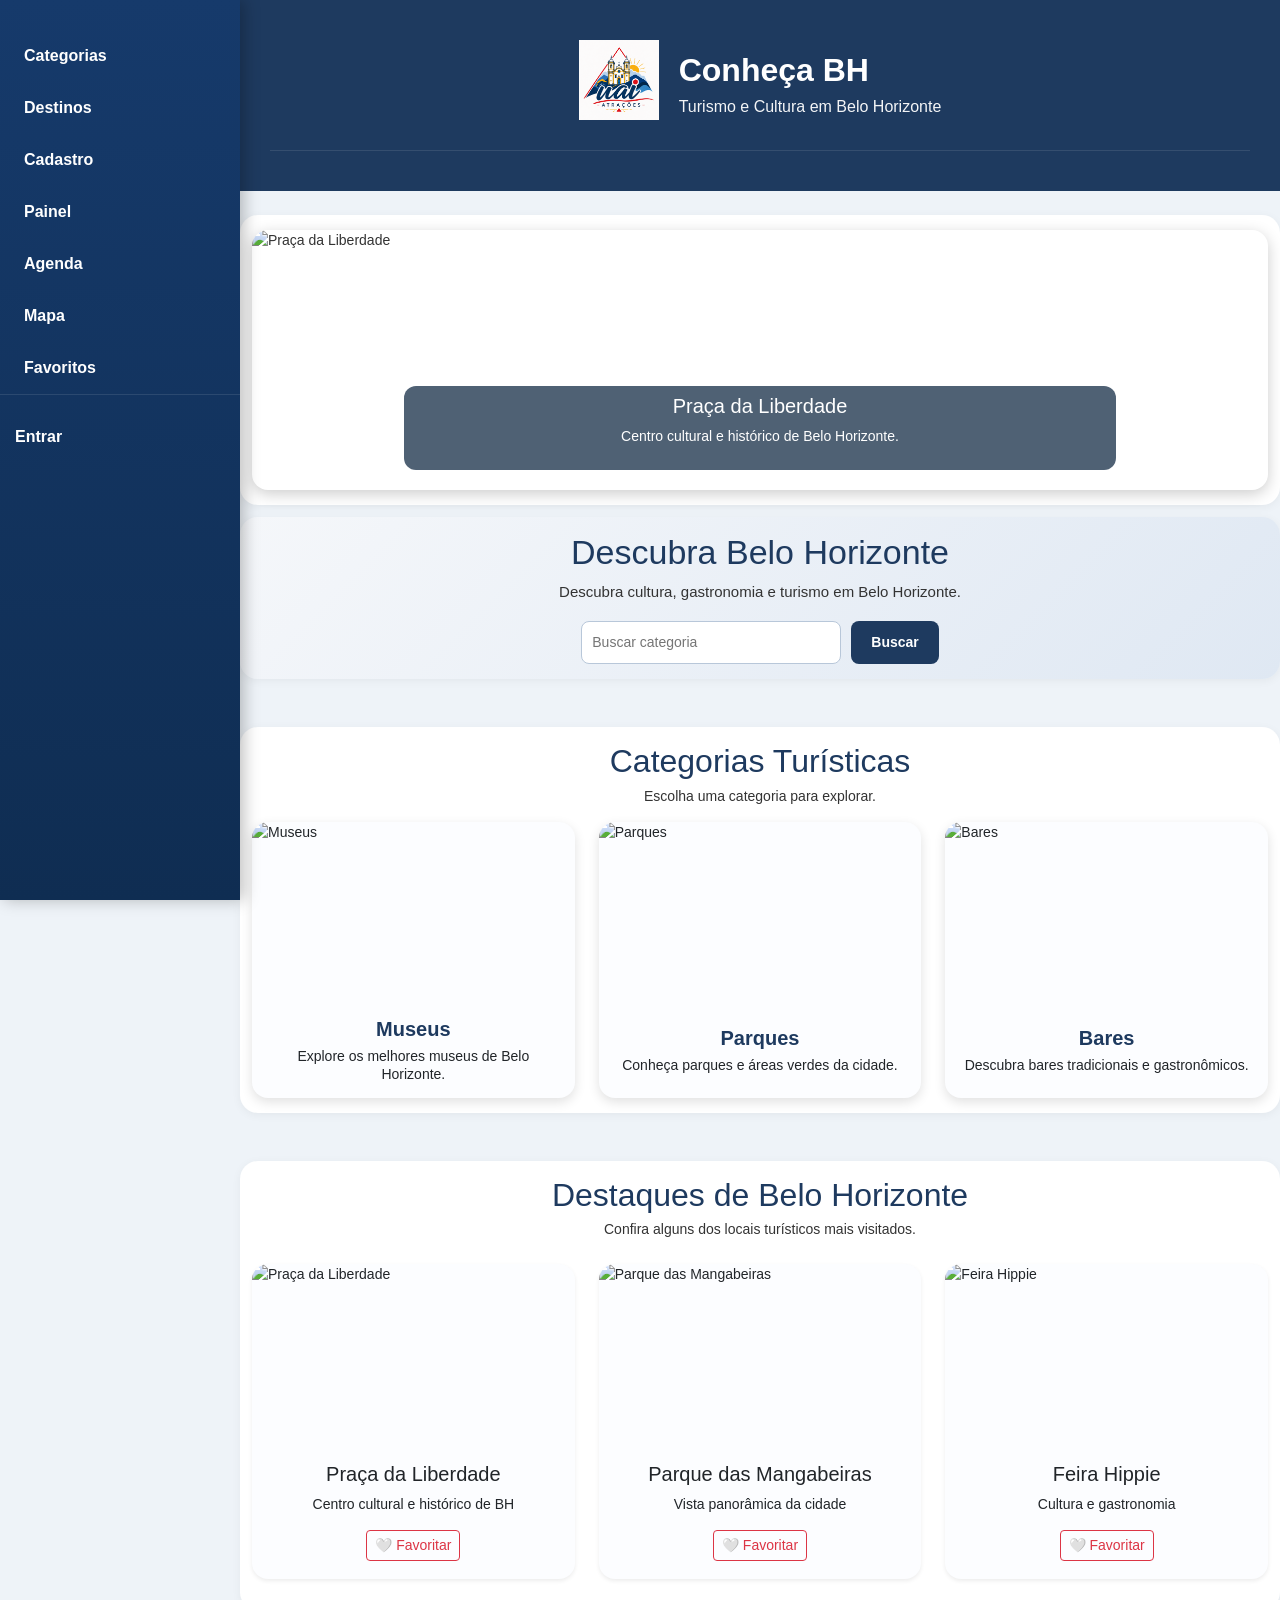
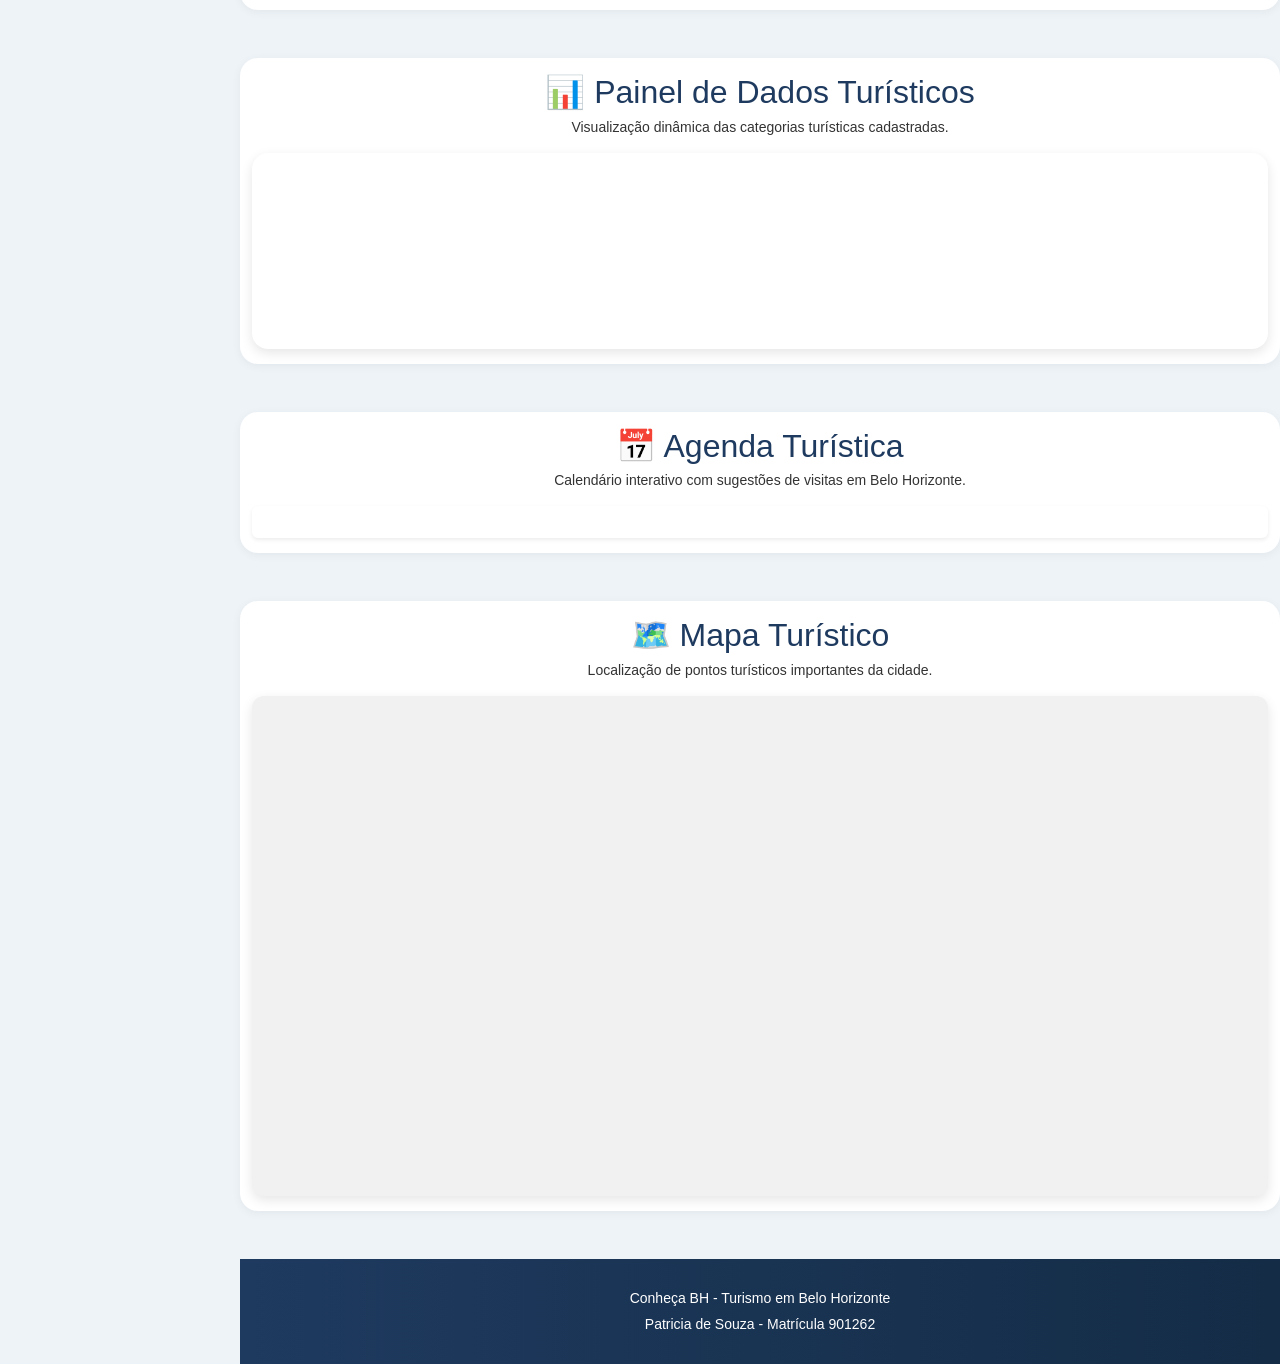
==== commit add71a35: "Versao 1 TP2 funcionando" ====
--- a/index.html
+++ b/index.html
@@ -1,4 +1,3 @@
-
 <!DOCTYPE html>
 <html lang="pt-br">
 
@@ -9,10 +8,7 @@
   <title>Conheça BH - Turismo em Belo Horizonte</title>
 
   <!-- Leaflet -->
-  <link
-    rel="stylesheet"
-    href="https://unpkg.com/leaflet/dist/leaflet.css"
-  >
+  <link rel="stylesheet" href="https://unpkg.com/leaflet/dist/leaflet.css">
 
   <!-- Bootstrap -->
   <link
@@ -26,80 +22,66 @@
     rel="stylesheet"
   >
 
-  <!-- CSS -->
+  <!-- CSS PRINCIPAL -->
   <link rel="stylesheet" href="css/style.css">
 
+  <!-- CSS MENU LATERAL -->
+  <link rel="stylesheet" href="css/menu.css">
+
 </head>
 
 <body>
 
-  <!-- =====================================
-       TOPO
-  ====================================== -->
-
-  <header class="topo-site">
-
-    <div class="logo-area">
-
-      <img
-        src="assets/imagem/logo.png"
-        alt="Logo Conheça BH"
-        class="logo-site"
-      >
-
-      <div>
-
-        <h1>Conheça BH</h1>
-
-        <p>Turismo e Cultura em Belo Horizonte</p>
-
-      </div>
-
-    </div>
-
-    <!-- MENU -->
-
-    <nav class="menu-topo">
-
-      <a href="#categorias">
-        Categorias
-      </a>
-
-      <a href="#destinos">
-        Destinos
-      </a>
-
-      <a href="#painel">
-        Painel
-      </a>
-
-      <a href="#agenda">
-        Agenda
-      </a>
-
-      <a href="#mapaTuristico">
-        Mapa
-      </a>
-
-      <a href="favoritos.html">
-        Favoritos
-      </a>
-
-    </nav>
-
-  <!-- ÁREA DO USUÁRIO -->
-
-<div id="areaUsuario" class="area-usuario">
-
-
-    </div>
-
-  </header>
-
-  <!-- =====================================
-       CARROSSEL
-  ====================================== -->
-
+  
+
+ <!-- MENU LATERAL FIXO -->
+
+<aside id="menuLateral" class="menu-lateral">
+
+  <a href="#categorias">Categorias</a>
+
+  <a href="#destinos">Destinos</a>
+
+  <a href="#cadastro" id="menuCadastro">Cadastro</a>
+
+  <a href="#painel">Painel</a>
+
+  <a href="#agenda">Agenda</a>
+
+  <a href="#mapaTuristico">Mapa</a>
+
+  <a href="favoritos.html" id="menuFavoritos">Favoritos</a>
+  <div id="areaUsuario"></div>
+
+</aside>
+
+
+<!-- TOPO -->
+<!-- TOPO -->
+<header class="topo-site">
+
+  <div class="logo-area">
+
+    <img
+      src="assets/imagem/logo.png"
+      alt="Logo Conheça BH"
+      class="logo-site"
+    >
+
+    <div class="texto-logo">
+
+      <h1>Conheça BH</h1>
+
+      <p>Turismo e Cultura em Belo Horizonte</p>
+
+    </div>
+
+  </div>
+
+  <div id="areaUsuario"></div>
+
+</header>
+  <!-- CARROSSEL -->
   <section class="container mt-4">
 
     <div
@@ -110,8 +92,6 @@
 
       <div class="carousel-inner">
 
-        <!-- ITEM 1 -->
-
         <div class="carousel-item active">
 
           <img
@@ -121,18 +101,11 @@
           >
 
           <div class="carousel-caption">
-
             <h5>Praça da Liberdade</h5>
-
-            <p>
-              Centro cultural e histórico de Belo Horizonte.
-            </p>
-
+            <p>Centro cultural e histórico de Belo Horizonte.</p>
           </div>
 
         </div>
-
-        <!-- ITEM 2 -->
 
         <div class="carousel-item">
 
@@ -143,18 +116,11 @@
           >
 
           <div class="carousel-caption">
-
             <h5>Parque das Mangabeiras</h5>
-
-            <p>
-              Vista panorâmica deslumbrante da cidade.
-            </p>
-
+            <p>Vista panorâmica deslumbrante da cidade.</p>
           </div>
 
         </div>
-
-        <!-- ITEM 3 -->
 
         <div class="carousel-item">
 
@@ -165,13 +131,8 @@
           >
 
           <div class="carousel-caption">
-
             <h5>Feira Hippie</h5>
-
-            <p>
-              Cultura e gastronomia aos domingos.
-            </p>
-
+            <p>Cultura e gastronomia aos domingos.</p>
           </div>
 
         </div>
@@ -184,9 +145,7 @@
         data-bs-target="#carouselBH"
         data-bs-slide="prev"
       >
-
         <span class="carousel-control-prev-icon"></span>
-
       </button>
 
       <button
@@ -195,19 +154,14 @@
         data-bs-target="#carouselBH"
         data-bs-slide="next"
       >
-
         <span class="carousel-control-next-icon"></span>
-
       </button>
 
     </div>
 
   </section>
 
-  <!-- =====================================
-       INTRODUÇÃO
-  ====================================== -->
-
+  <!-- INTRODUÇÃO -->
   <section class="introducao">
 
     <h2>Descubra Belo Horizonte</h2>
@@ -231,7 +185,6 @@
     </div>
 
   </section>
-```
 
 
 <!-- =====================================
@@ -240,114 +193,49 @@
 
 <section id="categorias" class="container mt-5">
 
-  <h2 class="text-center">
-    Categorias Turísticas
-  </h2>
-
-  <p class="text-center">
-    Escolha uma categoria para explorar.
-  </p>
+  <h2 class="text-center">Categorias Turísticas</h2>
+
+  <p class="text-center">Escolha uma categoria para explorar.</p>
 
   <div class="row row-cols-1 row-cols-md-3 g-4">
 
     <!-- MUSEUS -->
-
     <div class="col">
-
-      <div
-        class="card h-100 categoria-card"
-        onclick="filtrarCategoria('museu')"
-        style="cursor:pointer;"
-      >
-
-        <img
-          src="assets/imagem/museus.png"
-          class="card-img-top"
-          alt="Museus"
-        >
+      <div class="card h-100 categoria-card" onclick="filtrarCategoria('museu')" style="cursor:pointer;">
+        <img src="assets/imagem/museus.png" class="card-img-top" alt="Museus">
 
         <div class="card-body">
-
-          <h5 class="card-title">
-            Museus
-          </h5>
-
-          <p class="card-text">
-            Explore os melhores museus de Belo Horizonte.
-          </p>
-
-        </div>
-
-      </div>
-
+          <h5 class="card-title">Museus</h5>
+          <p class="card-text">Explore os melhores museus de Belo Horizonte.</p>
+        </div>
+      </div>
     </div>
 
     <!-- PARQUES -->
-
     <div class="col">
-
-      <div
-        class="card h-100 categoria-card"
-        onclick="filtrarCategoria('parque')"
-        style="cursor:pointer;"
-      >
-
-        <img
-          src="assets/imagem/parques.png"
-          class="card-img-top"
-          alt="Parques"
-        >
+      <div class="card h-100 categoria-card" onclick="filtrarCategoria('parque')" style="cursor:pointer;">
+        <img src="assets/imagem/parques.png" class="card-img-top" alt="Parques">
 
         <div class="card-body">
-
-          <h5 class="card-title">
-            Parques
-          </h5>
-
-          <p class="card-text">
-            Conheça parques e áreas verdes da cidade.
-          </p>
-
-        </div>
-
-      </div>
-
+          <h5 class="card-title">Parques</h5>
+          <p class="card-text">Conheça parques e áreas verdes da cidade.</p>
+        </div>
+      </div>
     </div>
 
     <!-- BARES -->
-
     <div class="col">
-
-      <div
-        class="card h-100 categoria-card"
-        onclick="filtrarCategoria('bar')"
-        style="cursor:pointer;"
-      >
-
-        <img
-          src="assets/imagem/bares.png"
-          class="card-img-top"
-          alt="Bares"
-        >
+      <div class="card h-100 categoria-card" onclick="filtrarCategoria('bar')" style="cursor:pointer;">
+        <img src="assets/imagem/bares.png" class="card-img-top" alt="Bares">
 
         <div class="card-body">
-
-          <h5 class="card-title">
-            Bares
-          </h5>
-
-          <p class="card-text">
-            Descubra bares tradicionais e gastronômicos.
-          </p>
-
-        </div>
-
-      </div>
-
+          <h5 class="card-title">Bares</h5>
+          <p class="card-text">Descubra bares tradicionais e gastronômicos.</p>
+        </div>
+      </div>
     </div>
 
   </div>
-
 </section>
 
 <!-- =====================================
@@ -356,18 +244,11 @@
 
 <section id="destinos" class="container mt-5">
 
-  <h2 class="text-center">
-    Destaques de Belo Horizonte
-  </h2>
-
-  <p class="text-center">
-    Confira alguns dos locais turísticos mais visitados.
-  </p>
-
-  <div
-    id="destinosContainer"
-    class="row mt-4"
-  ></div>
+  <h2 class="text-center">Destaques de Belo Horizonte</h2>
+
+  <p class="text-center">Confira alguns dos locais turísticos mais visitados.</p>
+
+  <div id="destinosContainer" class="row mt-4"></div>
 
 </section>
 
@@ -380,98 +261,36 @@
   <div class="crud-area p-4 shadow-sm rounded bg-light">
 
     <h2 class="titulo-cadastro mb-4">
-
       ➕ Cadastro de Destinos
-
-      <span class="subtitulo-cadastro">
-        - Adicione novos locais turísticos dinamicamente.
-      </span>
-
+      <span class="subtitulo-cadastro">- Adicione novos locais turísticos dinamicamente.</span>
     </h2>
 
     <div class="row g-3 align-items-end justify-content-center">
 
-      <!-- NOME -->
-
       <div class="col-md-4">
-
-        <label class="form-label fw-semibold">
-          Nome do local
-        </label>
-
-        <input
-          type="text"
-          id="novoNome"
-          class="form-control"
-          placeholder="Ex: Mercado Central"
-        >
-
-      </div>
-
-      <!-- CATEGORIA -->
+        <label class="form-label fw-semibold">Nome do local</label>
+        <input type="text" id="novoNome" class="form-control" placeholder="Ex: Mercado Central">
+      </div>
 
       <div class="col-md-3">
-
-        <label class="form-label fw-semibold">
-          Categoria
-        </label>
-
-        <select
-          id="novaCategoria"
-          class="form-select"
-        >
-
-          <option value="">
-            Escolha
-          </option>
-
-          <option value="museu">
-            Museu
-          </option>
-
-          <option value="parque">
-            Parque
-          </option>
-
-          <option value="bar">
-            Bar
-          </option>
-
+        <label class="form-label fw-semibold">Categoria</label>
+        <select id="novaCategoria" class="form-select">
+          <option value="">Escolha</option>
+          <option value="museu">Museu</option>
+          <option value="parque">Parque</option>
+          <option value="bar">Bar</option>
         </select>
-
-      </div>
-
-      <!-- BAIRRO -->
+      </div>
 
       <div class="col-md-3">
-
-        <label class="form-label fw-semibold">
-          Bairro
-        </label>
-
-        <input
-          type="text"
-          id="novoBairro"
-          class="form-control"
-          placeholder="Ex: Savassi"
-        >
-
-      </div>
-
-      <!-- BOTÃO -->
+        <label class="form-label fw-semibold">Bairro</label>
+        <input type="text" id="novoBairro" class="form-control" placeholder="Ex: Savassi">
+      </div>
 
       <div class="col-md-2 d-grid">
-
-        <button
-          type="button"
-          id="btnAdicionar"
-          class="btn btn-primary"
-        >
-
+        <button type="button" id="btnAdicionar" class="btn btn-primary">
           Adicionar
-
         </button>
-
       </div>
 
     </div>
@@ -479,8 +298,6 @@
   </div>
 
 </section>
-```
-
 
 <!-- =====================================
      PAINEL
@@ -488,18 +305,12 @@
 
 <section id="painel" class="container mt-5">
 
-  <h2 class="text-center">
-    📊 Painel de Dados Turísticos
-  </h2>
-
-  <p class="text-center">
-    Visualização dinâmica das categorias turísticas cadastradas.
-  </p>
+  <h2 class="text-center">📊 Painel de Dados Turísticos</h2>
+
+  <p class="text-center">Visualização dinâmica das categorias turísticas cadastradas.</p>
 
   <div class="grafico-area">
-
     <canvas id="graficoCategorias"></canvas>
-
   </div>
 
 </section>
@@ -510,18 +321,11 @@
 
 <section id="agenda" class="container mt-5">
 
-  <h2 class="text-center">
-    📅 Agenda Turística
-  </h2>
-
-  <p class="text-center">
-    Calendário interativo com sugestões de visitas em Belo Horizonte.
-  </p>
-
-  <div
-    id="calendarioBH"
-    class="bg-white p-3 rounded shadow-sm"
-  ></div>
+  <h2 class="text-center">📅 Agenda Turística</h2>
+
+  <p class="text-center">Calendário interativo com sugestões de visitas em Belo Horizonte.</p>
+
+  <div id="calendarioBH" class="bg-white p-3 rounded shadow-sm"></div>
 
 </section>
 
@@ -531,22 +335,13 @@
 
 <section id="mapaTuristico" class="container mt-5">
 
-  <h2 class="text-center">
-    🗺️ Mapa Turístico
-  </h2>
-
-  <p class="text-center">
-    Localização de pontos turísticos importantes da cidade.
-  </p>
+  <h2 class="text-center">🗺️ Mapa Turístico</h2>
+
+  <p class="text-center">Localização de pontos turísticos importantes da cidade.</p>
 
   <div
     id="mapaBH"
-    style="
-      width: 100%;
-      height: 500px;
-      border-radius: 12px;
-      background: #f1f1f1;
-    "
+    style="width: 100%; height: 500px; border-radius: 12px; background: #f1f1f1;"
   ></div>
 
 </section>
@@ -555,7 +350,7 @@
      RODAPÉ
 ====================================== -->
 
-<footer class="mt-5 text-center">
+<footer class="mt-5 text-center py-4">
 
   <p>
     Conheça BH - Turismo em Belo Horizonte
@@ -571,32 +366,18 @@
      SCRIPTS
 ====================================== -->
 
-<!-- Bootstrap -->
 <script src="https://cdn.jsdelivr.net/npm/bootstrap@5.3.3/dist/js/bootstrap.bundle.min.js"></script>
-
-<!-- Chart.js -->
 <script src="https://cdn.jsdelivr.net/npm/chart.js"></script>
-
-<!-- FullCalendar -->
 <script src="https://cdn.jsdelivr.net/npm/fullcalendar@6.1.11/index.global.min.js"></script>
-
-<!-- Locale PT-BR -->
 <script src="https://cdn.jsdelivr.net/npm/fullcalendar@6.1.11/locales-all.global.min.js"></script>
-
-<!-- Leaflet -->
 <script src="https://unpkg.com/leaflet/dist/leaflet.js"></script>
 
-<!-- SCRIPT PRINCIPAL -->
+<!-- PROJETO -->
 <script src="js/script.js"></script>
-
-<!-- LOGIN -->
 <script src="js/login.js"></script>
-
-<!-- GRÁFICOS -->
 <script src="js/graficos.js"></script>
-
-<!-- CALENDÁRIO -->
 <script src="js/calendario.js"></script>
-
-<!-- MAPA -->
 <script src="js/mapa.js"></script>
+
+</body>
+</html>
--- a/css/style.css
+++ b/css/style.css
@@ -23,79 +23,76 @@
 }
 
 /* ======================================
-   TOPO
-====================================== */
-
-.topo-site{
-
-  background: linear-gradient(90deg,#0d6efd,#0b5ed7);
+   LOGO / CABEÇALHO
+====================================== */
+
+.logo-area {
+
+  display: flex;
+
+  flex-direction: column;
+
+  align-items: center;
+
+  justify-content: center;
+
+  text-align: center;
+
+  width: 100%;
+
+  padding: 20px 0;
+
+}
+
+.logo-site {
+
+  width: 180px;
+
+  height: 180px;
+
+  object-fit: contain;
+
+  margin-bottom: 10px;
+
+}
+
+.logo-area h1 {
+
+  font-size: 3rem;
+
+  font-weight: 700;
+
+  color: white;
+
+  margin-bottom: 5px;
+
+}
+
+.logo-area p {
+
+  font-size: 1.2rem;
+
+  color: white;
+
+  opacity: 0.95;
+
+}
+/* ======================================
+   MENU
+====================================== */
+
+.menu-topo{
+
+  display:flex;
+
+  gap:25px;
+
+}
+
+.menu-topo a{
 
   color:white;
 
-  display:flex;
-
-  justify-content:space-between;
-
-  align-items:center;
-
-  padding:12px 40px;
-
-  box-shadow:0 2px 10px rgba(0,0,0,0.15);
-
-}
-
-.logo-area{
-
-  display:flex;
-
-  align-items:center;
-
-  gap:15px;
-
-}
-
-.logo-site{
-
-  width:120px;
-
-  height:120px;
-
-  object-fit:contain;
-
-}
-
-.logo-area h1{
-
-  font-size:32px;
-
-  margin-bottom:2px;
-
-}
-
-.logo-area p{
-
-  font-size:15px;
-
-  opacity:0.9;
-
-}
-
-/* ======================================
-   MENU
-====================================== */
-
-.menu-topo{
-
-  display:flex;
-
-  gap:25px;
-
-}
-
-.menu-topo a{
-
-  color:white;
-
   text-decoration:none;
 
   font-weight:bold;
@@ -106,7 +103,7 @@
 
 .menu-topo a:hover{
 
-  color:#ffd43b;
+  color:#d6e4ff;
 
 }
 
@@ -134,7 +131,7 @@
 
 .carousel-caption{
 
-  background:rgba(0,0,0,0.5);
+  background:rgba(20,44,70,0.75);
 
   border-radius:12px;
 
@@ -154,8 +151,8 @@
 
   background: linear-gradient(
     135deg,
-    #f8fbff,
-    #edf4ff
+    #f5f7fa,
+    #dfe8f3
   );
 
   border-radius:18px;
@@ -168,7 +165,7 @@
 
   margin-bottom:8px;
 
-  color:#0d6efd;
+  color:#1E3A5F;
 
 }
 
@@ -206,7 +203,7 @@
 
   padding:10px;
 
-  border:1px solid #ccc;
+  border:1px solid #b8c7d9;
 
   border-radius:8px;
 
@@ -220,7 +217,7 @@
 
   border-radius:8px;
 
-  background:#0d6efd;
+  background:#1E3A5F;
 
   color:white;
 
@@ -234,7 +231,7 @@
 
 .busca button:hover{
 
-  background:#0b5ed7;
+  background:#274B77;
 
 }
 
@@ -264,7 +261,7 @@
 
   margin-bottom:5px;
 
-  color:#0d6efd;
+  color:#1E3A5F;
 
 }
 
@@ -282,7 +279,7 @@
 
 .categoria-card{
 
-  background:#f8fbff;
+  background:#f5f7fa;
 
   border:none;
 
@@ -330,7 +327,7 @@
 
   margin-bottom:6px;
 
-  color:#0d6efd;
+  color:#1E3A5F;
 
 }
 
@@ -402,7 +399,7 @@
 
   font-weight:bold;
 
-  color:#0d6efd;
+  color:#1E3A5F;
 
   margin-bottom:8px;
 
@@ -438,7 +435,9 @@
 
 .info-local span{
 
-  background:#eef3ff;
+  background:#dfe8f3;
+
+  color:#142C46;
 
   padding:6px 10px;
 
@@ -446,6 +445,8 @@
 
   font-size:13px;
 
+  font-weight:bold;
+
 }
 
 /* ======================================
@@ -478,104 +479,142 @@
 
 #calendarioBH {
 
-  background:#fdfdfd;
+  background: #fdfdfd;
+
+  border-radius: 16px;
+
+  padding: 20px;
+
+  box-shadow: 0 4px 12px rgba(0,0,0,0.1);
+
+  max-width: 1400px;
+
+  margin: auto;
+
+}
+
+/* TÍTULO */
+
+.fc-toolbar-title {
+
+  font-size: 24px !important;
+
+  font-weight: bold;
+
+  color: #1E3A5F;
+
+}
+
+/* BOTÕES */
+
+.fc-button {
+
+  background-color: #1E3A5F !important;
+
+  border: none !important;
+
+  border-radius: 8px !important;
+
+  color: white !important;
+
+}
+
+.fc-button:hover {
+
+  background-color: #274B77 !important;
+
+}
+
+/* EVENTOS */
+
+.fc-event {
+
+  background: #1E3A5F !important;
+
+  color: white !important;
+
+  border: none !important;
+
+  border-radius: 6px !important;
+
+  padding: 2px !important;
+
+  font-size: 11px !important;
+
+  font-weight: bold;
+
+}
+
+/* DIAS */
+
+.fc-daygrid-day-number {
+
+  color: #333 !important;
+
+  text-decoration: none !important;
+
+  font-size: 13px;
+
+}
+
+/* CALENDÁRIO 3 MESES */
+
+.fc .fc-multimonth {
+
+  border: none !important;
+
+}
+
+.fc .fc-multimonth-month {
+
+  min-width: 350px;
+
+  padding: 15px;
+
+  background: #ffffff;
+
+  border: 2px solid #d9d9d9;
+
+  border-radius: 12px;
+
+  box-shadow: 0 2px 8px rgba(0,0,0,0.08);
+
+}
+
+/* Espaço entre os meses */
+
+.fc-multimonth {
+
+  gap: 20px !important;
+
+}
+
+/* RESPONSIVO */
+
+@media (min-width: 1200px) {
+
+  .fc .fc-multimonth-month {
+    width: 32% !important;
+  }
+
+}
+
+/* ======================================
+   MAPA
+====================================== */
+
+#mapaBH{
+
+  width:100%;
+
+  height:400px;
 
   border-radius:16px;
 
-  padding:20px;
+  overflow:hidden;
 
   box-shadow:0 4px 12px rgba(0,0,0,0.1);
 
-  max-width:1400px;
-
-  margin:auto;
-
-}
-
-/* TÍTULO */
-
-.fc-toolbar-title {
-
-  font-size:24px !important;
-
-  font-weight:bold;
-
-  color:#0d6efd;
-
-}
-
-/* BOTÕES */
-
-.fc-button {
-
-  background-color:#0d6efd !important;
-
-  border:none !important;
-
-  border-radius:8px !important;
-
-}
-
-/* EVENTOS */
-
-.fc-event {
-
-  border:none !important;
-
-  border-radius:6px !important;
-
-  padding:2px !important;
-
-  font-size:11px !important;
-
-  font-weight:bold;
-
-}
-
-/* DIAS */
-
-.fc-daygrid-day-number {
-
-  color:#333 !important;
-
-  text-decoration:none !important;
-
-  font-size:13px;
-
-}
-
-/* CALENDÁRIO 3 MESES */
-
-.fc .fc-multimonth {
-
-  border:none !important;
-
-}
-
-.fc .fc-multimonth-month {
-
-  min-width:380px;
-
-  padding:10px;
-
-}
-
-/* ======================================
-   MAPA
-====================================== */
-
-#mapaBH{
-
-  width:100%;
-
-  height:400px;
-
-  border-radius:16px;
-
-  overflow:hidden;
-
-  box-shadow:0 4px 12px rgba(0,0,0,0.1);
-
 }
 
 /* ======================================
@@ -584,7 +623,7 @@
 
 footer{
 
-  background:linear-gradient(90deg,#0d6efd,#0b5ed7);
+  background:linear-gradient(90deg,#1E3A5F,#142C46);
 
   color:white;
 
@@ -600,6 +639,8 @@
 
   margin:5px 0;
 
+  color:white;
+
 }
 
 /* ======================================
@@ -608,7 +649,7 @@
 
 @media(max-width:992px){
 
-  .fc .fc-multimonth-month {
+  .fc .fc-multimonth-month{
 
     min-width:100%;
 
@@ -616,218 +657,330 @@
 
 }
 
-@media(max-width:768px){
-
-  .topo-site{
-
-    flex-direction:column;
-
-    gap:15px;
-
-    text-align:center;
-
-  }
-
-  .menu-topo{
-
-    flex-wrap:wrap;
-
-    justify-content:center;
-
-  }
-
-  .busca{
-
-    flex-direction:column;
-
-    align-items:center;
-
-  }
-
-  .busca input{
-
-    width:100%;
-
-    max-width:300px;
-
-  }
-
-  .logo-site{
-
-    width:90px;
-
-    height:90px;
-
-  }
-
-  .carousel img{
-
-    height:250px;
-
-  }
-
-}
-/* ======================================
-   CRUD
-====================================== */
-
-.crud-area{
-
-  background:white;
-
-  padding:25px;
-
-  border-radius:16px;
-
-  box-shadow:0 4px 12px rgba(0,0,0,0.08);
-
-}
-
-.crud-area h2{
-
-  color:#0d6efd;
-
-  margin-bottom:10px;
-
-}
-
-.crud-area p{
-
-  margin-bottom:20px;
-
-  color:#666;
-
-}
-
-.crud-area input,
-.crud-area select{
-
-  height:48px;
-
-  border-radius:10px;
-
-}
-
-.crud-area button{
-
-  height:48px;
-
-  border-radius:10px;
-
-  font-weight:bold;
-
-}
-/* ======================================
-   TÍTULO DO CADASTRO
-====================================== */
-
-.titulo-cadastro {
-
-  font-size: 1.5rem;
-
-  font-weight: 700;
-
-  margin-bottom: 20px;
-
-  color: #2c3e50;
-
-}
-
-.titulo-cadastro span {
-
-  font-size: 1rem;
-
-  font-weight: 400;
-
-  color: #6c757d;
-
-}
-/* ======================================
-   CRUD
-====================================== */
-
-.titulo-cadastro {
-
-  font-size: 1.4rem;
-
-  font-weight: bold;
-
-  display: flex;
-
-  align-items: center;
-
-  justify-content: center;
-
-  gap: 8px;
-
-  flex-wrap: wrap;
-
-  text-align: center;
-
-}
-
-.subtitulo-cadastro {
-
-  font-size: 0.95rem;
-
-  color: #6c757d;
-
-  font-weight: normal;
-
-}
-
-.crud-area {
-
-  border: 1px solid #dee2e6;
-
-}
-.crud-area {
-
-  text-align: center;
-
-}
-
-.crud-area .row {
-
-  justify-content: center;
-
-}
-
-.crud-area input,
-.crud-area select,
-.crud-area button {
-
-  text-align: center;
-
-}
-```css id="9f7o2a"
-/* ======================================
+  /* ======================================
+   TOPO
+====================================== */
+
+.topo-site {
+
+  background: #1E3A5F;
+
+  padding: 20px;
+
+}
+
+/* =========================
    ÁREA DO USUÁRIO
-====================================== */
-
-.area-usuario {
-
-  display: flex;
-  align-items: center;
-  gap: 10px;
-
-}
-
-.area-usuario a {
-
-  text-decoration: none;
+========================= */
+
+#areaUsuario {
   color: white;
   font-weight: bold;
-  background-color: #0d6efd;
+}
+
+#areaUsuario a {
+  color: white;
+  text-decoration: none;
+  font-weight: bold;
+}
+
+#areaUsuario a:hover {
+  text-decoration: underline;
+}
+
+
+#areaUsuario {
+  margin-top: auto; /* empurra para o final do menu */
+  padding-top: 20px;
+  border-top: 1px solid rgba(255,255,255,0.1);
+}
+
+/* botão entrar / usuário */
+#areaUsuario a,
+#areaUsuario button {
+  display: block;
+  width: 100%;
+  padding: 10px 15px;
+  color: white;
+  text-decoration: none;
+  background: transparent;
+  border: none;
+  text-align: left;
+  cursor: pointer;
+}
+
+#areaUsuario a:hover,
+#areaUsuario button:hover {
+  background: rgba(255,255,255,0.1);
+}
+/* ======================================
+   LOGO + TEXTO
+====================================== */
+
+.logo-area {
+
+  display: flex !important;
+
+  flex-direction: row !important;
+
+  align-items: center;
+
+  justify-content: center;
+
+  gap: 20px;
+
+}
+
+.logo-site {
+
+  width: 80px;
+
+  height: 80px;
+
+  object-fit: contain;
+
+  flex-shrink: 0;
+
+}
+
+.texto-logo {
+
+  display: flex;
+
+  flex-direction: column;
+
+  justify-content: center;
+
+  text-align: left;
+
+}
+
+.texto-logo h1 {
+
+  margin: 0;
+
+  color: white;
+
+  font-size: 32px;
+
+}
+
+.texto-logo p {
+
+  margin: 5px 0 0 0;
+
+  color: white;
+
+  font-size: 16px;
+
+}
+
+/* ======================================
+   MOBILE
+====================================== */
+
+@media (max-width: 768px) {
+
+  .logo-area {
+
+    flex-direction: column !important;
+
+    text-align: center;
+
+  }
+
+  .texto-logo {
+
+    text-align: center;
+
+  }
+
+}
+/* ======================================
+   AJUSTES MOBILE
+====================================== */
+
+@media (max-width: 768px) {
+
+  .busca {
+
+    flex-direction: column;
+    align-items: center;
+
+  }
+
+  .busca input {
+
+    width: 100%;
+    max-width: 300px;
+
+  }
+
+  .carousel img {
+
+    height: 250px;
+
+  }
+
+}
+
+/* ======================================
+   CRUD
+====================================== */
+
+.crud-area {
+
+  background: white;
+
+  padding: 25px;
+
+  border-radius: 16px;
+
+  box-shadow: 0 4px 12px rgba(0,0,0,0.08);
+
+  border: 1px solid #d7e1ec;
+
+  text-align: center;
+
+}
+
+.crud-area h2 {
+
+  color: #1E3A5F;
+
+  margin-bottom: 10px;
+
+}
+
+.crud-area p {
+
+  margin-bottom: 20px;
+
+  color: #666;
+
+}
+
+.crud-area .row {
+
+  justify-content: center;
+
+}
+
+.crud-area input,
+.crud-area select {
+
+  height: 48px;
+
+  border-radius: 10px;
+
+  text-align: center;
+
+  border: 1px solid #b8c7d9;
+
+}
+
+.crud-area button {
+
+  height: 48px;
+
+  border-radius: 10px;
+
+  font-weight: bold;
+
+  text-align: center;
+
+  background: #1E3A5F;
+
+  color: white;
+
+  border: none;
+
+  transition: 0.3s;
+
+}
+
+.crud-area button:hover {
+
+  background: #274B77;
+
+}
+
+/* ======================================
+   TÍTULO DO CADASTRO
+====================================== */
+
+.titulo-cadastro {
+
+  font-size: 1.4rem;
+
+  font-weight: bold;
+
+  display: flex;
+
+  align-items: center;
+
+  justify-content: center;
+
+  gap: 8px;
+
+  flex-wrap: wrap;
+
+  text-align: center;
+
+  color: #1E3A5F;
+
+}
+
+.subtitulo-cadastro {
+
+  font-size: 0.95rem;
+
+  color: #6c757d;
+
+  font-weight: normal;
+
+}
+
+/* ======================================
+   ÁREA DO USUÁRIO
+====================================== */
+
+.area-usuario {
+
+  display: flex;
+
+  align-items: center;
+
+  justify-content: center;
+
+  gap: 10px;
+
+  margin-top: 10px;
+
+}
+
+.area-usuario a {
+
+  text-decoration: none;
+
+  color: white;
+
+  font-weight: bold;
+
+  background-color: #1E3A5F;
+
   padding: 8px 14px;
+
   border-radius: 8px;
+
   transition: 0.3s;
 
 }
 
 .area-usuario a:hover {
 
-  background-color: #084298;
+  background-color: #274B77;
+
   color: white;
 
 }
@@ -835,75 +988,56 @@
 .area-usuario span {
 
   font-weight: bold;
-  color: #333;
-
-}
-```
-/* ==============================
-   ESCALA GERAL DO SITE
-   ============================== */
+
+  color: white;
+
+}
+
+/* ======================================
+   AJUSTE DE ESCALA DO SITE
+====================================== */
+
 body {
+
   font-size: 14px;
-  transform: scale(0.95);
-  transform-origin: top center;
-}
-
-/* =========================
-   SEPARAR OS MESES DO CALENDÁRIO
-========================= */
-
-.fc {
-  font-size: 0.85rem;
-}
-
-/* cada “bloco” do calendário */
-.fc .fc-view-harness {
-  border: 2px solid #ddd;
-  border-radius: 12px;
-  padding: 10px;
-  margin-bottom: 20px;
-  background: #fff;
-  box-shadow: 0 2px 6px rgba(0,0,0,0.05);
-}
-
-/* cabeçalho do mês */
-.fc .fc-toolbar-title {
-  font-size: 1rem;
-}
-
-/* =========================
-   DEIXAR O SITE MAIS COMPACTO
-========================= */
-
-body {
-  font-size: 14px; /* padrão é 16px */
-}
-
-h1 {
-  font-size: 1.6rem;
-}
-
-h2 {
-  font-size: 1.3rem;
-}
-
-h3, h4 {
-  font-size: 1.1rem;
-}
-
-/* cartões menores */
-.card {
-  transform: scale(0.95);
-}
-
-/* imagens menores */
+
+}
+
+.logo-site {
+
+  width: 80px;
+
+  height: 80px;
+
+}
+
+
+.carousel img {
+
+  height: 260px;
+
+}
+
 .card-img-top {
-  max-height: 160px;
-  object-fit: cover;
-}
-
-/* botões menores */
-button, .btn {
-  font-size: 0.85rem;
-  padding: 5px 10px;
+
+  height: 180px;
+
+}
+
+.card-title {
+
+  font-size: 18px;
+
+}
+
+.card-text {
+
+  font-size: 13px;
+
+}
+
+section {
+
+  padding: 15px;
+
 }
--- a/css/menu.css
+++ b/css/menu.css
@@ -0,0 +1,147 @@
+/* ======================================
+   MENU LATERAL FIXO
+====================================== */
+
+.menu-lateral {
+
+  position: fixed;
+
+  top: 0;
+  left: 0;
+
+  width: 240px;
+  height: 100vh;
+
+  background: linear-gradient(
+    180deg,
+    #163A6B,
+    #0F2D52
+  );
+
+  overflow-y: auto;
+
+  box-shadow: 4px 0 15px rgba(0,0,0,0.25);
+
+  z-index: 1000;
+
+  padding-top: 30px;
+
+}
+
+/* ======================================
+   LOGO MENU
+====================================== */
+
+.logo-menu {
+
+  text-align: center;
+
+  margin-bottom: 30px;
+
+}
+
+.logo-menu img {
+
+  width: 110px;
+
+  height: auto;
+
+}
+
+.logo-menu h2 {
+
+  color: white;
+
+  font-size: 22px;
+
+  margin-top: 10px;
+
+}
+
+/* ======================================
+   LINKS MENU
+====================================== */
+
+.menu-lateral a {
+
+  display: block;
+
+  color: white;
+
+  text-decoration: none;
+
+  padding: 14px 20px;
+
+  font-size: 16px;
+
+  font-weight: 600;
+
+  border-left: 4px solid transparent;
+
+  transition: all 0.3s ease;
+
+}
+
+.menu-lateral a:hover {
+
+  background: rgba(255,255,255,0.10);
+
+  border-left: 4px solid white;
+
+  padding-left: 28px;
+
+}
+
+/* ======================================
+   CORPO DO SITE
+====================================== */
+
+body {
+
+  margin-left: 240px;
+
+}
+
+/* ======================================
+   TOPO
+====================================== */
+
+.topo-site {
+
+  padding: 20px 30px;
+
+}
+
+/* ======================================
+   CONTAINERS
+====================================== */
+
+.container {
+
+  max-width: 1200px;
+
+}
+
+/* ======================================
+   RESPONSIVO
+====================================== */
+
+@media (max-width: 768px) {
+
+  .menu-lateral {
+
+    position: relative;
+
+    width: 100%;
+
+    height: auto;
+
+  }
+
+  body {
+
+    margin-left: 0;
+
+  }
+
+}
